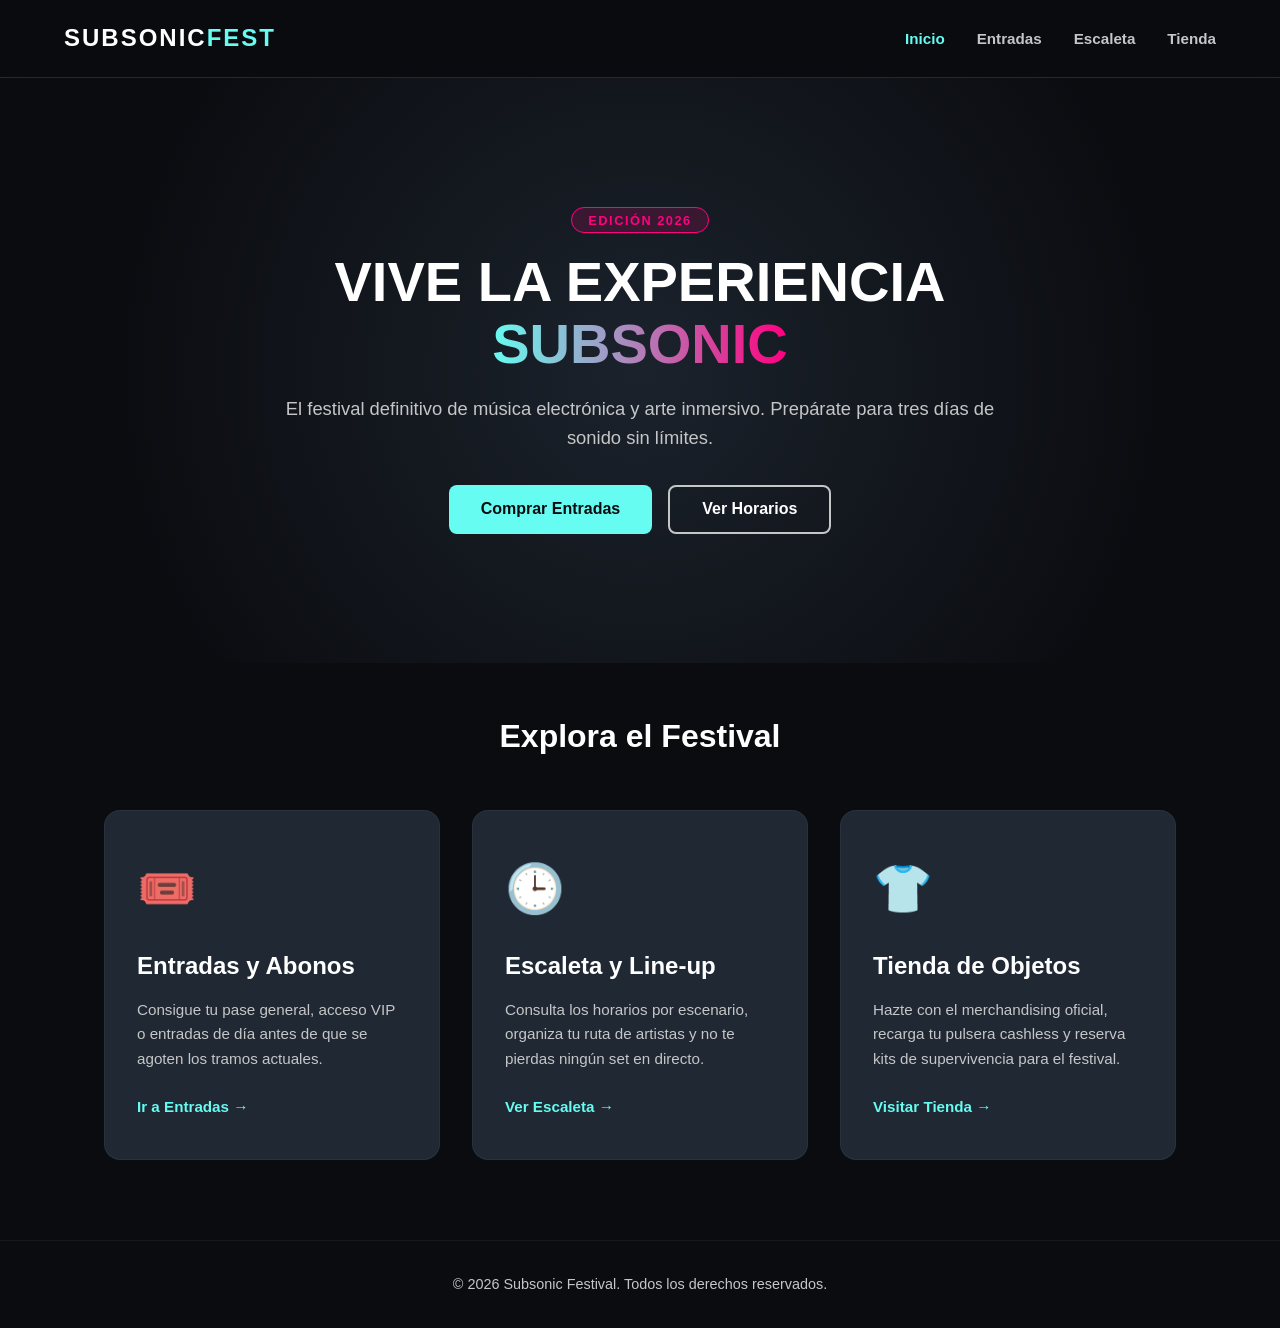
==== view/index.html @ dd621557 "vista de índice" ====
<!DOCTYPE html>
<html lang="es">
<head>
    <meta charset="UTF-8">
    <meta name="viewport" content="width=device-width, initial-scale=1.0">
    <title>Subsonic Festival | Inicio</title>
    <link rel="stylesheet" href="style.css">
</head>
<body>

    <!-- Barra de navegación -->
    <header class="navbar">
        <div class="logo">SUBSONIC<span>FEST</span></div>
        <nav>
            <ul class="nav-links">
                <li><a href="#inicio" class="active">Inicio</a></li>
                <li><a href="#" onclick="navegarA('entradas')">Entradas</a></li>
                <li><a href="#" onclick="navegarA('escaleta')">Escaleta</a></li>
                <li><a href="#" onclick="navegarA('tienda')">Tienda</a></li>
            </ul>
        </nav>
        <button class="menu-toggle" id="mobile-menu" aria-label="Abrir menú">
            ☰
        </button>
    </header>

    <!-- Sección Principal (Hero) -->
    <main id="inicio">
        <section class="hero">
            <div class="hero-content">
                <span class="badge">EDICIÓN 2026</span>
                <h1>VIVE LA EXPERIENCIA <span class="gradient-text">SUBSONIC</span></h1>
                <p>El festival definitivo de música electrónica y arte inmersivo. Prepárate para tres días de sonido sin límites.</p>
                <div class="hero-buttons">
                    <button class="btn btn-primary" onclick="navegarA('entradas')">Comprar Entradas</button>
                    <button class="btn btn-secondary" onclick="navegarA('escaleta')">Ver Horarios</button>
                </div>
            </div>
        </section>

        <!-- Accesos directos a los 3 módulos principales -->
        <section class="accesos-container">
            <h2 class="section-title">Explora el Festival</h2>
            
            <div class="cards-grid">
                <!-- Tarjeta 1: Entradas -->
                <article class="card" onclick="navegarA('entradas')">
                    <div class="card-icon">🎟️</div>
                    <h3>Entradas y Abonos</h3>
                    <p>Consigue tu pase general, acceso VIP o entradas de día antes de que se agoten los tramos actuales.</p>
                    <span class="card-link">Ir a Entradas &rarr;</span>
                </article>

                <!-- Tarjeta 2: Escaleta -->
                <article class="card" onclick="navegarA('escaleta')">
                    <div class="card-icon">🕒</div>
                    <h3>Escaleta y Line-up</h3>
                    <p>Consulta los horarios por escenario, organiza tu ruta de artistas y no te pierdas ningún set en directo.</p>
                    <span class="card-link">Ver Escaleta &rarr;</span>
                </article>

                <!-- Tarjeta 3: Tienda de objetos -->
                <article class="card" onclick="navegarA('tienda')">
                    <div class="card-icon">👕</div>
                    <h3>Tienda de Objetos</h3>
                    <p>Hazte con el merchandising oficial, recarga tu pulsera cashless y reserva kits de supervivencia para el festival.</p>
                    <span class="card-link">Visitar Tienda &rarr;</span>
                </article>
            </div>
        </section>
    </main>

    <!-- Notificación flotante (Toast) para probar la navegación -->
    <div id="toast" class="toast">Redirigiendo...</div>

    <!-- Pie de página -->
    <footer>
        <p>&copy; 2026 Subsonic Festival. Todos los derechos reservados.</p>
    </footer>

    <script src="app.js"></script>
</body>
</html>
---- view/style.css ----
/* Variables y reseteo básico */
:root {
    --bg-dark: #0b0c10;
    --bg-card: #1f2833;
    --text-light: #ffffff;
    --text-gray: #c5c6c7;
    --accent-cyan: #66fcf1;
    --accent-pink: #ff007f;
    --transition: all 0.3s ease;
}

* {
    margin: 0;
    padding: 0;
    box-sizing: border-box;
    font-family: 'Segoe UI', Roboto, Helvetica, Arial, sans-serif;
}

body {
    background-color: var(--bg-dark);
    color: var(--text-light);
    line-height: 1.6;
    overflow-x: hidden;
}

/* Barra de Navegación */
.navbar {
    display: flex;
    justify-content: space-between;
    align-items: center;
    padding: 1.2rem 5%;
    background: rgba(11, 12, 16, 0.9);
    backdrop-filter: blur(10px);
    position: sticky;
    top: 0;
    z-index: 1000;
    border-bottom: 1px solid rgba(102, 252, 241, 0.15);
}

.logo {
    font-size: 1.5rem;
    font-weight: 900;
    letter-spacing: 2px;
}

.logo span {
    color: var(--accent-cyan);
}

.nav-links {
    display: flex;
    list-style: none;
    gap: 2rem;
}

.nav-links a {
    color: var(--text-gray);
    text-decoration: none;
    font-weight: 600;
    font-size: 0.95rem;
    transition: var(--transition);
}

.nav-links a:hover, .nav-links a.active {
    color: var(--accent-cyan);
}

.menu-toggle {
    display: none;
    background: none;
    border: none;
    color: var(--text-light);
    font-size: 1.8rem;
    cursor: pointer;
}

/* Sección Hero */
.hero {
    min-height: 65vh;
    display: flex;
    align-items: center;
    justify-content: center;
    text-align: center;
    padding: 4rem 5%;
    background: radial-gradient(circle at center, rgba(31, 40, 51, 0.8) 0%, var(--bg-dark) 75%);
}

.hero-content {
    max-width: 750px;
}

.badge {
    background: rgba(255, 0, 127, 0.15);
    color: var(--accent-pink);
    border: 1px solid var(--accent-pink);
    padding: 0.3rem 1rem;
    border-radius: 50px;
    font-size: 0.8rem;
    font-weight: 700;
    letter-spacing: 1.5px;
}

.hero h1 {
    font-size: 3.5rem;
    margin: 1.2rem 0;
    line-height: 1.1;
    font-weight: 900;
}

.gradient-text {
    background: linear-gradient(90deg, var(--accent-cyan), var(--accent-pink));
    -webkit-background-clip: text;
    -webkit-text-fill-color: transparent;
}

.hero p {
    color: var(--text-gray);
    font-size: 1.15rem;
    margin-bottom: 2rem;
}

.hero-buttons {
    display: flex;
    gap: 1rem;
    justify-content: center;
    flex-wrap: wrap;
}

.btn {
    padding: 0.85rem 2rem;
    border-radius: 8px;
    font-weight: 700;
    font-size: 1rem;
    cursor: pointer;
    transition: var(--transition);
    border: none;
}

.btn-primary {
    background: var(--accent-cyan);
    color: var(--bg-dark);
}

.btn-primary:hover {
    background: #45a29e;
    transform: translateY(-2px);
    box-shadow: 0 8px 20px rgba(102, 252, 241, 0.3);
}

.btn-secondary {
    background: transparent;
    color: var(--text-light);
    border: 2px solid var(--text-gray);
}

.btn-secondary:hover {
    border-color: var(--accent-cyan);
    color: var(--accent-cyan);
    transform: translateY(-2px);
}

/* Sección de Tarjetas (Accesos principales) */
.accesos-container {
    padding: 3rem 5% 5rem;
    max-width: 1200px;
    margin: 0 auto;
}

.section-title {
    text-align: center;
    font-size: 2rem;
    margin-bottom: 3rem;
}

.cards-grid {
    display: grid;
    grid-template-columns: repeat(auto-fit, minmax(300px, 1fr));
    gap: 2rem;
}

.card {
    background: var(--bg-card);
    padding: 2.5rem 2rem;
    border-radius: 16px;
    border: 1px solid rgba(255, 255, 255, 0.05);
    transition: var(--transition);
    cursor: pointer;
    display: flex;
    flex-direction: column;
    justify-content: space-between;
}

.card:hover {
    transform: translateY(-8px);
    border-color: var(--accent-cyan);
    box-shadow: 0 12px 30px rgba(0, 0, 0, 0.5);
}

.card-icon {
    font-size: 3rem;
    margin-bottom: 1.2rem;
}

.card h3 {
    font-size: 1.5rem;
    margin-bottom: 0.8rem;
}

.card p {
    color: var(--text-gray);
    font-size: 0.95rem;
    margin-bottom: 1.5rem;
}

.card-link {
    color: var(--accent-cyan);
    font-weight: 700;
    font-size: 0.95rem;
    display: inline-block;
    transition: var(--transition);
}

.card:hover .card-link {
    transform: translateX(5px);
}

/* Notificación Toast */
.toast {
    position: fixed;
    bottom: 25px;
    right: 25px;
    background: var(--accent-cyan);
    color: var(--bg-dark);
    padding: 1rem 1.5rem;
    border-radius: 8px;
    font-weight: 700;
    box-shadow: 0 5px 15px rgba(0,0,0,0.4);
    opacity: 0;
    pointer-events: none;
    transform: translateY(20px);
    transition: var(--transition);
}

.toast.show {
    opacity: 1;
    transform: translateY(0);
}

/* Footer */
footer {
    text-align: center;
    padding: 2rem;
    border-top: 1px solid rgba(255, 255, 255, 0.05);
    color: var(--text-gray);
    font-size: 0.9rem;
}

/* Diseño Responsive para móviles */
@media (max-width: 768px) {
    .menu-toggle {
        display: block;
    }

    .nav-links {
        display: none;
        flex-direction: column;
        position: absolute;
        top: 100%;
        left: 0;
        width: 100%;
        background: var(--bg-card);
        padding: 1.5rem;
        text-align: center;
    }

    .nav-links.active {
        display: flex;
    }

    .hero h1 {
        font-size: 2.4rem;
    }
}
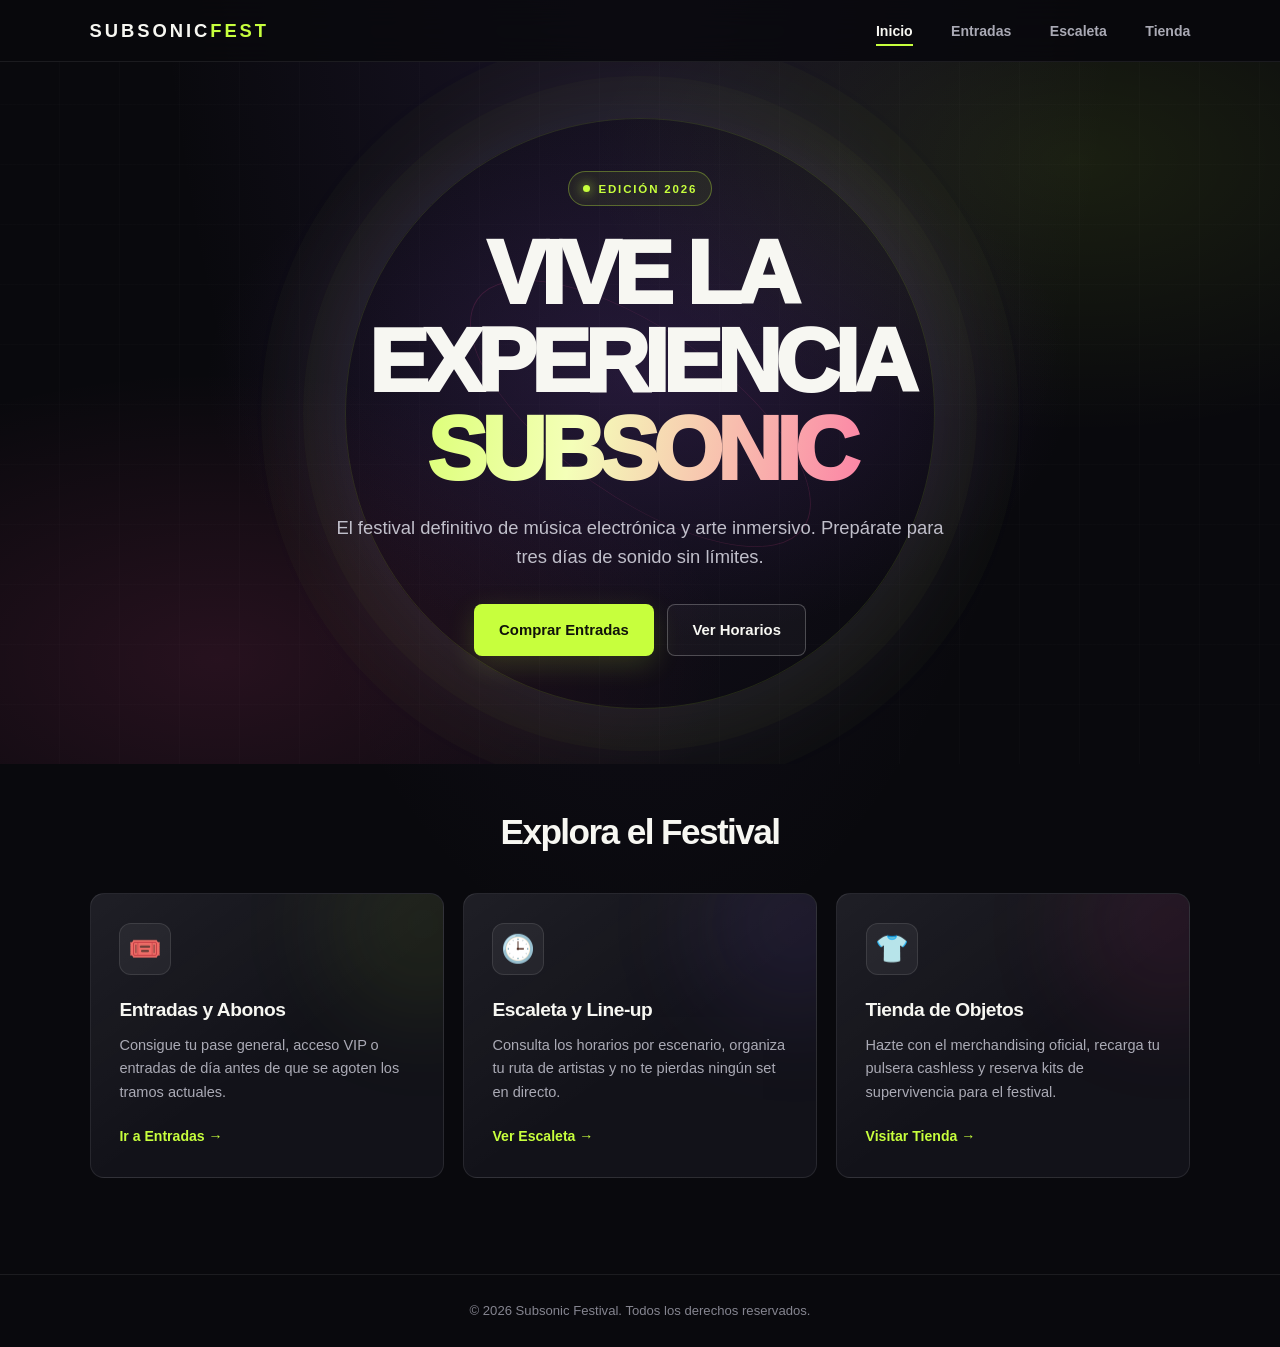
==== commit 006a3e2b: "Vistas de índice, entradas, escaleta y tienda" ====
--- a/view/index.html
+++ b/view/index.html
@@ -13,10 +13,10 @@
         <div class="logo">SUBSONIC<span>FEST</span></div>
         <nav>
             <ul class="nav-links">
-                <li><a href="#inicio" class="active">Inicio</a></li>
-                <li><a href="#" onclick="navegarA('entradas')">Entradas</a></li>
-                <li><a href="#" onclick="navegarA('escaleta')">Escaleta</a></li>
-                <li><a href="#" onclick="navegarA('tienda')">Tienda</a></li>
+                <li><a href="index.html#inicio" class="active" aria-current="page">Inicio</a></li>
+                <li><a href="entradas.html">Entradas</a></li>
+                <li><a href="escaleta.html">Escaleta</a></li>
+                <li><a href="tienda.html">Tienda</a></li>
             </ul>
         </nav>
         <button class="menu-toggle" id="mobile-menu" aria-label="Abrir menú">
--- a/view/style.css
+++ b/view/style.css
@@ -1,12 +1,14 @@
-/* Variables y reseteo básico */
 :root {
-    --bg-dark: #0b0c10;
-    --bg-card: #1f2833;
-    --text-light: #ffffff;
-    --text-gray: #c5c6c7;
-    --accent-cyan: #66fcf1;
-    --accent-pink: #ff007f;
-    --transition: all 0.3s ease;
+    color-scheme: dark;
+    --bg-dark: #09090d;
+    --bg-card: #121219;
+    --bg-card-raised: #191922;
+    --text-light: #f7f7f2;
+    --text-gray: #aaaab5;
+    --accent-cyan: #c7ff3d;
+    --accent-pink: #ff4d9d;
+    --accent-purple: #9a75ff;
+    --transition: 220ms ease;
 }
 
 * {
@@ -16,31 +18,37 @@
     font-family: 'Segoe UI', Roboto, Helvetica, Arial, sans-serif;
 }
 
+html {
+    scroll-behavior: smooth;
+}
+
 body {
-    background-color: var(--bg-dark);
+    min-height: 100vh;
+    overflow-x: hidden;
+    background:
+        radial-gradient(ellipse at 50% -25%, rgba(116, 79, 179, 0.18), transparent 55%),
+        var(--bg-dark);
     color: var(--text-light);
     line-height: 1.6;
-    overflow-x: hidden;
-}
-
-/* Barra de Navegación */
+}
+
 .navbar {
-    display: flex;
-    justify-content: space-between;
-    align-items: center;
-    padding: 1.2rem 5%;
-    background: rgba(11, 12, 16, 0.9);
-    backdrop-filter: blur(10px);
     position: sticky;
     top: 0;
     z-index: 1000;
-    border-bottom: 1px solid rgba(102, 252, 241, 0.15);
+    display: flex;
+    align-items: center;
+    justify-content: space-between;
+    padding: 1rem 7%;
+    border-bottom: 1px solid rgba(255, 255, 255, 0.08);
+    background: rgba(9, 9, 13, 0.82);
+    backdrop-filter: blur(18px);
 }
 
 .logo {
-    font-size: 1.5rem;
+    font-size: 1.15rem;
     font-weight: 900;
-    letter-spacing: 2px;
+    letter-spacing: 0.16em;
 }
 
 .logo span {
@@ -49,196 +57,872 @@
 
 .nav-links {
     display: flex;
+    gap: 2.4rem;
     list-style: none;
-    gap: 2rem;
 }
 
 .nav-links a {
+    position: relative;
     color: var(--text-gray);
+    font-size: 0.88rem;
+    font-weight: 650;
     text-decoration: none;
-    font-weight: 600;
-    font-size: 0.95rem;
-    transition: var(--transition);
-}
-
-.nav-links a:hover, .nav-links a.active {
-    color: var(--accent-cyan);
+    transition: color var(--transition);
+}
+
+.nav-links a::after {
+    position: absolute;
+    right: 0;
+    bottom: -0.45rem;
+    left: 0;
+    height: 2px;
+    background: var(--accent-cyan);
+    content: "";
+    transform: scaleX(0);
+    transform-origin: left;
+    transition: transform var(--transition);
+}
+
+.nav-links a:hover,
+.nav-links a.active {
+    color: var(--text-light);
+}
+
+.nav-links a:hover::after,
+.nav-links a.active::after {
+    transform: scaleX(1);
 }
 
 .menu-toggle {
     display: none;
+    padding: 0.25rem;
+    border: 0;
     background: none;
-    border: none;
     color: var(--text-light);
-    font-size: 1.8rem;
+    font-size: 1.7rem;
     cursor: pointer;
 }
 
-/* Sección Hero */
 .hero {
-    min-height: 65vh;
+    position: relative;
+    display: grid;
+    min-height: min(760px, 78vh);
+    place-items: center;
+    overflow: hidden;
+    padding: 6rem 7%;
+    text-align: center;
+    background:
+        radial-gradient(ellipse at 50% 45%, rgba(93, 54, 143, 0.25), transparent 48%),
+        radial-gradient(ellipse at 17% 85%, rgba(255, 77, 157, 0.12), transparent 34%),
+        radial-gradient(ellipse at 84% 14%, rgba(199, 255, 61, 0.09), transparent 32%),
+        repeating-linear-gradient(0deg, transparent 0 59px, rgba(255, 255, 255, 0.025) 60px),
+        repeating-linear-gradient(90deg, transparent 0 59px, rgba(255, 255, 255, 0.025) 60px);
+}
+
+.hero::before,
+.hero::after {
+    position: absolute;
+    width: min(46vw, 620px);
+    aspect-ratio: 1;
+    border: 1px solid rgba(199, 255, 61, 0.12);
+    border-radius: 50%;
+    content: "";
+    pointer-events: none;
+}
+
+.hero::before {
+    box-shadow:
+        0 0 0 42px rgba(199, 255, 61, 0.025),
+        0 0 0 84px rgba(199, 255, 61, 0.02),
+        0 0 100px rgba(154, 117, 255, 0.13);
+}
+
+.hero::after {
+    width: min(31vw, 430px);
+    border-color: rgba(255, 77, 157, 0.15);
+    transform: rotate(35deg) scaleY(0.42);
+}
+
+.hero-content {
+    position: relative;
+    z-index: 1;
+    max-width: 850px;
+}
+
+.badge {
+    display: inline-flex;
+    align-items: center;
+    gap: 0.55rem;
+    padding: 0.45rem 0.85rem;
+    border: 1px solid rgba(199, 255, 61, 0.32);
+    border-radius: 999px;
+    background: rgba(199, 255, 61, 0.07);
+    color: var(--accent-cyan);
+    font-size: 0.72rem;
+    font-weight: 800;
+    letter-spacing: 0.16em;
+}
+
+.badge::before {
+    width: 7px;
+    height: 7px;
+    border-radius: 50%;
+    background: var(--accent-cyan);
+    box-shadow: 0 0 12px var(--accent-cyan);
+    content: "";
+}
+
+.hero h1 {
+    margin: 1.5rem 0 1.2rem;
+    font-size: clamp(2.7rem, 7vw, 5.8rem);
+    font-weight: 950;
+    letter-spacing: -0.065em;
+    line-height: 0.98;
+}
+
+.gradient-text {
+    display: block;
+    background: linear-gradient(100deg, var(--accent-cyan) 8%, #f4ffb8 42%, var(--accent-pink) 92%);
+    background-clip: text;
+    -webkit-text-fill-color: transparent;
+}
+
+.hero p {
+    max-width: 620px;
+    margin: 0 auto 2rem;
+    color: #c0bfca;
+    font-size: clamp(1rem, 2vw, 1.15rem);
+}
+
+.hero-buttons {
+    display: flex;
+    flex-wrap: wrap;
+    justify-content: center;
+    gap: 0.85rem;
+}
+
+.btn {
+    min-height: 52px;
+    padding: 0.85rem 1.5rem;
+    border: 1px solid transparent;
+    border-radius: 8px;
+    font-size: 0.93rem;
+    font-weight: 800;
+    cursor: pointer;
+    transition:
+        transform var(--transition),
+        background-color var(--transition),
+        border-color var(--transition),
+        box-shadow var(--transition);
+}
+
+.btn:hover {
+    transform: translateY(-3px);
+}
+
+.btn-primary {
+    background: var(--accent-cyan);
+    color: #10120a;
+    box-shadow: 0 8px 28px rgba(199, 255, 61, 0.16);
+}
+
+.btn-primary:hover {
+    background: #d8ff78;
+    box-shadow: 0 12px 34px rgba(199, 255, 61, 0.27);
+}
+
+.btn-secondary {
+    border-color: rgba(255, 255, 255, 0.24);
+    background: rgba(255, 255, 255, 0.035);
+    color: var(--text-light);
+}
+
+.btn-secondary:hover {
+    border-color: rgba(255, 255, 255, 0.65);
+    background: rgba(255, 255, 255, 0.08);
+}
+
+.accesos-container {
+    max-width: 1320px;
+    margin: 0 auto;
+    padding: 2.5rem 7% 6rem;
+}
+
+.tickets-page {
+    min-height: calc(100vh - 150px);
+}
+
+.tickets-hero {
+    display: flex;
+    min-height: 370px;
+    align-items: center;
+    flex-direction: column;
+    justify-content: center;
+    padding: 3.5rem 7% 4rem;
+    background:
+        radial-gradient(ellipse at 50% 60%, rgba(93, 54, 143, 0.24), transparent 52%),
+        radial-gradient(ellipse at 15% 100%, rgba(255, 77, 157, 0.1), transparent 35%);
+    text-align: center;
+}
+
+.back-link {
+    align-self: flex-start;
+    margin: 0 auto 2.2rem;
+    color: var(--text-gray);
+    font-size: 0.9rem;
+    font-weight: 650;
+    text-decoration: none;
+    transition: color var(--transition);
+}
+
+.back-link:hover {
+    color: var(--accent-cyan);
+}
+
+.tickets-hero h1 {
+    margin: 1.2rem 0 0.8rem;
+    font-size: clamp(2.5rem, 6vw, 4.7rem);
+    font-weight: 950;
+    letter-spacing: -0.06em;
+    line-height: 1.05;
+}
+
+.tickets-hero .gradient-text {
+    display: inline;
+}
+
+.tickets-hero > p {
+    max-width: 600px;
+    color: var(--text-gray);
+}
+
+.tickets-section {
+    max-width: 1320px;
+    margin: 0 auto;
+    padding: 1rem 7% 5rem;
+}
+
+.tickets-heading {
+    display: flex;
+    align-items: end;
+    justify-content: space-between;
+    gap: 1.5rem;
+    margin-bottom: 1.6rem;
+}
+
+.eyebrow {
+    color: var(--accent-cyan);
+    font-size: 0.72rem;
+    font-weight: 800;
+    letter-spacing: 0.16em;
+}
+
+.tickets-heading h2 {
+    margin-top: 0.3rem;
+    font-size: clamp(1.6rem, 3vw, 2.1rem);
+    letter-spacing: -0.04em;
+}
+
+.tickets-heading > p {
+    max-width: 260px;
+    color: var(--text-gray);
+    font-size: 0.9rem;
+    text-align: right;
+}
+
+.ticket-grid {
+    display: grid;
+    grid-template-columns: repeat(3, minmax(0, 1fr));
+    align-items: stretch;
+    gap: 1.1rem;
+}
+
+.ticket-card {
+    position: relative;
+    display: flex;
+    min-width: 0;
+    flex-direction: column;
+    overflow: hidden;
+    padding: 1.6rem;
+    border: 1px solid rgba(255, 255, 255, 0.09);
+    border-radius: 14px;
+    background: linear-gradient(145deg, rgba(255, 255, 255, 0.045), transparent 45%), var(--bg-card);
+}
+
+.ticket-card-featured {
+    border-color: rgba(199, 255, 61, 0.38);
+    background:
+        radial-gradient(ellipse at 100% 0%, rgba(199, 255, 61, 0.1), transparent 45%),
+        var(--bg-card);
+    box-shadow: 0 14px 40px rgba(0, 0, 0, 0.2);
+}
+
+.ticket-ribbon {
+    position: absolute;
+    top: 1.2rem;
+    right: -2.1rem;
+    width: 125px;
+    padding: 0.3rem 0;
+    background: var(--accent-cyan);
+    color: #10120a;
+    font-size: 0.58rem;
+    font-weight: 900;
+    letter-spacing: 0.08em;
+    text-align: center;
+    transform: rotate(35deg);
+}
+
+.ticket-topline {
     display: flex;
     align-items: center;
-    justify-content: center;
+    gap: 0.75rem;
+    margin-bottom: 1.4rem;
+}
+
+.ticket-icon {
+    display: grid;
+    width: 42px;
+    height: 42px;
+    place-items: center;
+    border: 1px solid rgba(255, 255, 255, 0.1);
+    border-radius: 11px;
+    background: rgba(255, 255, 255, 0.055);
+    color: var(--accent-cyan);
+    font-size: 1.3rem;
+}
+
+.ticket-type {
+    color: var(--text-gray);
+    font-size: 0.68rem;
+    font-weight: 800;
+    letter-spacing: 0.12em;
+}
+
+.ticket-card h3 {
+    margin-bottom: 0.4rem;
+    font-size: 1.35rem;
+    letter-spacing: -0.035em;
+}
+
+.ticket-description {
+    min-height: 3.2rem;
+    color: var(--text-gray);
+    font-size: 0.88rem;
+}
+
+.ticket-price {
+    margin: 1.25rem 0 1rem;
+    color: var(--text-light);
+    font-size: 1.35rem;
+    font-weight: 850;
+    letter-spacing: -0.04em;
+}
+
+.ticket-price span {
+    display: block;
+    margin-top: 0.15rem;
+    color: #888894;
+    font-size: 0.72rem;
+    font-weight: 500;
+    letter-spacing: 0;
+}
+
+.ticket-benefits {
+    display: grid;
+    gap: 0.7rem;
+    margin-bottom: 1.5rem;
+    padding: 1rem 0 0;
+    border-top: 1px solid rgba(255, 255, 255, 0.08);
+    color: #c7c6d0;
+    font-size: 0.82rem;
+    list-style: none;
+}
+
+.ticket-benefits li {
+    position: relative;
+    padding-left: 1.2rem;
+}
+
+.ticket-benefits li::before {
+    position: absolute;
+    left: 0;
+    color: var(--accent-cyan);
+    content: "✓";
+    font-weight: 800;
+}
+
+.ticket-button {
+    width: 100%;
+    margin-top: auto;
+}
+
+.ticket-button:disabled {
+    border-color: rgba(255, 255, 255, 0.1);
+    background: rgba(255, 255, 255, 0.06);
+    color: #8e8e98;
+    cursor: not-allowed;
+    box-shadow: none;
+    transform: none;
+}
+
+.ticket-button.btn-primary:disabled {
+    border-color: rgba(199, 255, 61, 0.17);
+    background: rgba(199, 255, 61, 0.1);
+    color: #b9d77c;
+}
+
+.tickets-note {
+    margin-top: 1.2rem;
+    color: #858590;
+    font-size: 0.78rem;
     text-align: center;
-    padding: 4rem 5%;
-    background: radial-gradient(circle at center, rgba(31, 40, 51, 0.8) 0%, var(--bg-dark) 75%);
-}
-
-.hero-content {
-    max-width: 750px;
-}
-
-.badge {
-    background: rgba(255, 0, 127, 0.15);
-    color: var(--accent-pink);
-    border: 1px solid var(--accent-pink);
-    padding: 0.3rem 1rem;
-    border-radius: 50px;
+}
+
+.stage-grid {
+    display: grid;
+    grid-template-columns: repeat(3, minmax(0, 1fr));
+    gap: 1.1rem;
+}
+
+.stage-card,
+.shop-card {
+    min-width: 0;
+    overflow: hidden;
+    border: 1px solid rgba(255, 255, 255, 0.09);
+    border-radius: 14px;
+    background: var(--bg-card);
+}
+
+.stage-visual {
+    position: relative;
+    display: grid;
+    min-height: 155px;
+    overflow: hidden;
+    place-items: center;
+    background:
+        repeating-linear-gradient(90deg, transparent 0 27px, rgba(255, 255, 255, 0.06) 28px 29px),
+        radial-gradient(ellipse at 50% 110%, rgba(199, 255, 61, 0.3), transparent 55%),
+        #15151e;
+}
+
+.stage-visual::before,
+.stage-visual::after {
+    position: absolute;
+    width: 210px;
+    height: 210px;
+    border: 1px solid rgba(199, 255, 61, 0.24);
+    border-radius: 50%;
+    content: "";
+}
+
+.stage-visual::after {
+    width: 145px;
+    height: 145px;
+    border-color: rgba(255, 77, 157, 0.32);
+}
+
+.stage-visual span {
+    z-index: 1;
+    color: rgba(255, 255, 255, 0.88);
+    font-size: 2.5rem;
+    font-weight: 900;
+    letter-spacing: -0.08em;
+}
+
+.stage-visual-underground {
+    background:
+        repeating-linear-gradient(0deg, transparent 0 23px, rgba(255, 255, 255, 0.045) 24px 25px),
+        radial-gradient(ellipse at 50% 70%, rgba(154, 117, 255, 0.42), transparent 55%),
+        #15131d;
+}
+
+.stage-visual-underground::before {
+    border-color: rgba(154, 117, 255, 0.34);
+    transform: scaleX(0.7);
+}
+
+.stage-visual-underground::after {
+    border-color: rgba(255, 77, 157, 0.28);
+    transform: scaleY(0.65);
+}
+
+.stage-visual-chill {
+    background:
+        repeating-linear-gradient(135deg, transparent 0 24px, rgba(255, 255, 255, 0.04) 25px 26px),
+        radial-gradient(ellipse at 50% 80%, rgba(62, 187, 174, 0.3), transparent 60%),
+        #11191a;
+}
+
+.stage-visual-chill::before {
+    border-color: rgba(112, 232, 206, 0.3);
+    transform: scaleY(0.62);
+}
+
+.stage-visual-chill::after {
+    border-color: rgba(199, 255, 61, 0.2);
+    transform: scaleX(0.68);
+}
+
+.stage-content {
+    padding: 1.35rem;
+}
+
+.stage-label,
+.shop-category {
+    color: var(--accent-cyan);
+    font-size: 0.64rem;
+    font-weight: 800;
+    letter-spacing: 0.13em;
+}
+
+.stage-content h3 {
+    margin: 0.3rem 0 0.45rem;
+    font-size: 1.2rem;
+    letter-spacing: -0.035em;
+}
+
+.stage-content > p,
+.shop-card-content > p {
+    color: var(--text-gray);
+    font-size: 0.84rem;
+}
+
+.stage-status {
+    display: flex;
+    align-items: center;
+    gap: 0.5rem;
+    margin-top: 1.15rem;
+    padding-top: 0.85rem;
+    border-top: 1px solid rgba(255, 255, 255, 0.08);
+    color: #b6b5c0;
+    font-size: 0.73rem;
+}
+
+.stage-status span {
+    width: 7px;
+    height: 7px;
+    flex: 0 0 auto;
+    border-radius: 50%;
+    background: var(--accent-pink);
+    box-shadow: 0 0 10px rgba(255, 77, 157, 0.55);
+}
+
+.schedule-notice,
+.cashless-notice {
+    display: flex;
+    align-items: flex-start;
+    gap: 1rem;
+    margin-top: 1.4rem;
+    padding: 1.25rem 1.4rem;
+    border: 1px solid rgba(154, 117, 255, 0.22);
+    border-radius: 12px;
+    background: rgba(154, 117, 255, 0.06);
+}
+
+.schedule-notice-icon,
+.cashless-icon {
+    display: grid;
+    width: 40px;
+    height: 40px;
+    flex: 0 0 auto;
+    place-items: center;
+    border-radius: 10px;
+    background: rgba(154, 117, 255, 0.13);
+    color: #c2adff;
+    font-size: 1.3rem;
+}
+
+.schedule-notice h3,
+.cashless-notice h3 {
+    margin: 0.1rem 0 0.2rem;
+    font-size: 0.96rem;
+}
+
+.schedule-notice p,
+.cashless-notice p {
+    color: var(--text-gray);
+    font-size: 0.81rem;
+}
+
+.shop-grid {
+    display: grid;
+    grid-template-columns: repeat(4, minmax(0, 1fr));
+    gap: 1.1rem;
+}
+
+.shop-card {
+    transition: transform var(--transition), border-color var(--transition);
+}
+
+.shop-card:hover {
+    transform: translateY(-4px);
+    border-color: rgba(199, 255, 61, 0.32);
+}
+
+.shop-art {
+    display: grid;
+    min-height: 190px;
+    overflow: hidden;
+    place-items: center;
+    background:
+        radial-gradient(ellipse at 50% 45%, rgba(199, 255, 61, 0.2), transparent 55%),
+        #191922;
+    color: var(--text-light);
+    text-align: center;
+}
+
+.shop-art span {
+    font-size: 1.5rem;
+    font-weight: 950;
+    letter-spacing: 0.09em;
+    line-height: 1;
+    text-shadow: 0 4px 24px rgba(199, 255, 61, 0.23);
+    transform: rotate(-8deg);
+}
+
+.shop-art-shirt span {
+    display: grid;
+    width: 124px;
+    height: 142px;
+    place-items: center;
+    border: 1px solid rgba(255, 255, 255, 0.12);
+    border-radius: 36px 36px 17px 17px;
+    background: linear-gradient(145deg, #343443, #20202a);
+    color: var(--accent-cyan);
+    font-size: 1.25rem;
+}
+
+.shop-art-hoodie {
+    background:
+        radial-gradient(ellipse at 50% 45%, rgba(154, 117, 255, 0.23), transparent 55%),
+        #191922;
+}
+
+.shop-art-hoodie span {
+    padding: 2.3rem 1.8rem;
+    border: 1px solid rgba(255, 255, 255, 0.1);
+    border-radius: 20px 20px 12px 12px;
+    background: linear-gradient(145deg, #383543, #24222d);
+    font-size: 0.9rem;
+    line-height: 1.5;
+}
+
+.shop-art-hoodie small {
+    color: var(--accent-cyan);
+    font-size: 0.55rem;
+}
+
+.shop-art-poster {
+    background:
+        radial-gradient(ellipse at 50% 45%, rgba(255, 77, 157, 0.23), transparent 55%),
+        #191922;
+}
+
+.shop-art-poster span {
+    display: grid;
+    width: 112px;
+    height: 150px;
+    place-items: center;
+    border: 1px solid rgba(255, 255, 255, 0.13);
+    background:
+        repeating-linear-gradient(0deg, transparent 0 12px, rgba(255, 255, 255, 0.04) 13px),
+        linear-gradient(145deg, #391b37, #171a2a);
+    color: #ffd1e6;
+    font-size: 0.87rem;
+}
+
+.shop-art-kit {
+    background:
+        radial-gradient(ellipse at 50% 45%, rgba(62, 187, 174, 0.22), transparent 55%),
+        #191922;
+}
+
+.shop-art-kit span {
+    padding: 1.7rem 1rem;
+    border: 1px solid rgba(255, 255, 255, 0.12);
+    border-radius: 50%;
+    background: rgba(18, 25, 26, 0.8);
+    color: #a6f4df;
     font-size: 0.8rem;
-    font-weight: 700;
-    letter-spacing: 1.5px;
-}
-
-.hero h1 {
-    font-size: 3.5rem;
-    margin: 1.2rem 0;
-    line-height: 1.1;
-    font-weight: 900;
-}
-
-.gradient-text {
-    background: linear-gradient(90deg, var(--accent-cyan), var(--accent-pink));
-    -webkit-background-clip: text;
-    -webkit-text-fill-color: transparent;
-}
-
-.hero p {
-    color: var(--text-gray);
-    font-size: 1.15rem;
+}
+
+.shop-card-content {
+    padding: 1.15rem;
+}
+
+.shop-card-content h3 {
+    margin: 0.3rem 0;
+    font-size: 1rem;
+    letter-spacing: -0.025em;
+}
+
+.shop-card-content > p {
+    min-height: 3.1rem;
+    font-size: 0.79rem;
+}
+
+.shop-card-footer {
+    display: flex;
+    align-items: center;
+    justify-content: space-between;
+    gap: 0.5rem;
+    margin-top: 1rem;
+    padding-top: 0.8rem;
+    border-top: 1px solid rgba(255, 255, 255, 0.08);
+}
+
+.shop-price {
+    color: var(--text-light);
+    font-size: 0.83rem;
+    font-weight: 750;
+}
+
+.shop-unavailable {
+    color: #858590;
+    font-size: 0.64rem;
+    text-align: right;
+}
+
+.cashless-notice {
+    border-color: rgba(199, 255, 61, 0.2);
+    background: rgba(199, 255, 61, 0.045);
+}
+
+.cashless-icon {
+    background: rgba(199, 255, 61, 0.1);
+    color: var(--accent-cyan);
+}
+
+.cashless-notice .eyebrow {
+    font-size: 0.62rem;
+}
+
+.section-title {
     margin-bottom: 2rem;
-}
-
-.hero-buttons {
-    display: flex;
-    gap: 1rem;
-    justify-content: center;
-    flex-wrap: wrap;
-}
-
-.btn {
-    padding: 0.85rem 2rem;
-    border-radius: 8px;
-    font-weight: 700;
-    font-size: 1rem;
-    cursor: pointer;
-    transition: var(--transition);
-    border: none;
-}
-
-.btn-primary {
-    background: var(--accent-cyan);
-    color: var(--bg-dark);
-}
-
-.btn-primary:hover {
-    background: #45a29e;
-    transform: translateY(-2px);
-    box-shadow: 0 8px 20px rgba(102, 252, 241, 0.3);
-}
-
-.btn-secondary {
-    background: transparent;
-    color: var(--text-light);
-    border: 2px solid var(--text-gray);
-}
-
-.btn-secondary:hover {
-    border-color: var(--accent-cyan);
-    color: var(--accent-cyan);
-    transform: translateY(-2px);
-}
-
-/* Sección de Tarjetas (Accesos principales) */
-.accesos-container {
-    padding: 3rem 5% 5rem;
-    max-width: 1200px;
-    margin: 0 auto;
-}
-
-.section-title {
+    font-size: clamp(1.65rem, 3vw, 2.2rem);
+    font-weight: 850;
+    letter-spacing: -0.045em;
     text-align: center;
-    font-size: 2rem;
-    margin-bottom: 3rem;
 }
 
 .cards-grid {
     display: grid;
-    grid-template-columns: repeat(auto-fit, minmax(300px, 1fr));
-    gap: 2rem;
+    grid-template-columns: repeat(auto-fit, minmax(min(100%, 275px), 1fr));
+    gap: 1.15rem;
 }
 
 .card {
-    background: var(--bg-card);
-    padding: 2.5rem 2rem;
-    border-radius: 16px;
-    border: 1px solid rgba(255, 255, 255, 0.05);
-    transition: var(--transition);
-    cursor: pointer;
+    position: relative;
+    min-height: 285px;
+    overflow: hidden;
     display: flex;
     flex-direction: column;
-    justify-content: space-between;
+    align-items: flex-start;
+    padding: 1.8rem;
+    border: 1px solid rgba(255, 255, 255, 0.09);
+    border-radius: 14px;
+    background: linear-gradient(145deg, rgba(255, 255, 255, 0.055), transparent 55%), var(--bg-card);
+    cursor: pointer;
+    transition:
+        transform var(--transition),
+        border-color var(--transition),
+        background-color var(--transition),
+        box-shadow var(--transition);
+}
+
+.card::after {
+    position: absolute;
+    top: -55px;
+    right: -65px;
+    width: 170px;
+    height: 170px;
+    border-radius: 50%;
+    background: var(--card-glow, rgba(199, 255, 61, 0.16));
+    content: "";
+    filter: blur(60px);
+    opacity: 0.65;
+    transition: opacity var(--transition);
+}
+
+.card:nth-child(2) {
+    --card-glow: rgba(154, 117, 255, 0.2);
+}
+
+.card:nth-child(3) {
+    --card-glow: rgba(255, 77, 157, 0.18);
 }
 
 .card:hover {
-    transform: translateY(-8px);
-    border-color: var(--accent-cyan);
-    box-shadow: 0 12px 30px rgba(0, 0, 0, 0.5);
+    transform: translateY(-6px);
+    border-color: rgba(199, 255, 61, 0.42);
+    background-color: var(--bg-card-raised);
+    box-shadow: 0 18px 45px rgba(0, 0, 0, 0.28);
+}
+
+.card:hover::after {
+    opacity: 1;
+}
+
+.card-icon,
+.card h3,
+.card p,
+.card-link {
+    position: relative;
+    z-index: 1;
 }
 
 .card-icon {
-    font-size: 3rem;
-    margin-bottom: 1.2rem;
+    display: grid;
+    width: 52px;
+    height: 52px;
+    margin-bottom: 1.25rem;
+    place-items: center;
+    border: 1px solid rgba(255, 255, 255, 0.1);
+    border-radius: 12px;
+    background: rgba(255, 255, 255, 0.055);
+    font-size: 1.7rem;
 }
 
 .card h3 {
-    font-size: 1.5rem;
-    margin-bottom: 0.8rem;
+    margin-bottom: 0.55rem;
+    font-size: 1.2rem;
+    letter-spacing: -0.025em;
 }
 
 .card p {
+    margin-bottom: 1.3rem;
     color: var(--text-gray);
-    font-size: 0.95rem;
-    margin-bottom: 1.5rem;
+    font-size: 0.91rem;
 }
 
 .card-link {
-    color: var(--accent-cyan);
-    font-weight: 700;
-    font-size: 0.95rem;
-    display: inline-block;
-    transition: var(--transition);
+    margin-top: auto;
+    color: var(--accent-cyan);
+    font-size: 0.88rem;
+    font-weight: 800;
+    transition: transform var(--transition);
 }
 
 .card:hover .card-link {
     transform: translateX(5px);
 }
 
-/* Notificación Toast */
 .toast {
     position: fixed;
-    bottom: 25px;
-    right: 25px;
-    background: var(--accent-cyan);
-    color: var(--bg-dark);
-    padding: 1rem 1.5rem;
-    border-radius: 8px;
+    right: 24px;
+    bottom: 24px;
+    z-index: 1100;
+    padding: 0.9rem 1.2rem;
+    border: 1px solid rgba(199, 255, 61, 0.28);
+    border-radius: 10px;
+    background: #1a2010;
+    color: var(--accent-cyan);
     font-weight: 700;
-    box-shadow: 0 5px 15px rgba(0,0,0,0.4);
+    box-shadow: 0 12px 35px rgba(0, 0, 0, 0.4);
     opacity: 0;
     pointer-events: none;
-    transform: translateY(20px);
-    transition: var(--transition);
+    transform: translateY(12px);
+    transition: opacity var(--transition), transform var(--transition);
 }
 
 .toast.show {
@@ -246,30 +930,39 @@
     transform: translateY(0);
 }
 
-/* Footer */
 footer {
+    padding: 1.6rem 1rem;
+    border-top: 1px solid rgba(255, 255, 255, 0.08);
+    color: #858590;
+    font-size: 0.82rem;
     text-align: center;
-    padding: 2rem;
-    border-top: 1px solid rgba(255, 255, 255, 0.05);
-    color: var(--text-gray);
-    font-size: 0.9rem;
-}
-
-/* Diseño Responsive para móviles */
+}
+
+:focus-visible {
+    outline: 2px solid var(--accent-cyan);
+    outline-offset: 4px;
+}
+
 @media (max-width: 768px) {
+    .navbar {
+        padding: 0.9rem 5%;
+    }
+
     .menu-toggle {
         display: block;
     }
 
     .nav-links {
+        position: absolute;
+        top: 100%;
+        right: 0;
+        left: 0;
         display: none;
         flex-direction: column;
-        position: absolute;
-        top: 100%;
-        left: 0;
-        width: 100%;
-        background: var(--bg-card);
-        padding: 1.5rem;
+        gap: 0;
+        padding: 0.5rem 5% 1rem;
+        border-bottom: 1px solid rgba(255, 255, 255, 0.08);
+        background: rgba(12, 12, 18, 0.97);
         text-align: center;
     }
 
@@ -277,7 +970,117 @@
         display: flex;
     }
 
-    .hero h1 {
-        font-size: 2.4rem;
-    }
-}+    .nav-links a {
+        display: block;
+        padding: 0.8rem;
+    }
+
+    .nav-links a::after {
+        right: 35%;
+        bottom: 0.45rem;
+        left: 35%;
+    }
+
+    .hero {
+        min-height: 660px;
+        min-height: min(700px, 82svh);
+        padding: 5rem 6%;
+    }
+
+    .hero::before {
+        width: 82vw;
+    }
+
+    .hero::after {
+        width: 58vw;
+    }
+
+    .accesos-container {
+        padding: 2.5rem 5% 4rem;
+    }
+
+    .tickets-hero {
+        min-height: 340px;
+        padding-right: 5%;
+        padding-left: 5%;
+    }
+
+    .tickets-section {
+        padding-right: 5%;
+        padding-left: 5%;
+    }
+
+    .ticket-grid {
+        grid-template-columns: 1fr;
+    }
+
+    .stage-grid {
+        grid-template-columns: 1fr;
+    }
+
+    .shop-grid {
+        grid-template-columns: repeat(2, minmax(0, 1fr));
+    }
+
+    .ticket-description {
+        min-height: 0;
+    }
+}
+
+@media (max-width: 480px) {
+    .hero {
+        min-height: 620px;
+        min-height: 80svh;
+    }
+
+    .hero-buttons {
+        align-items: stretch;
+        flex-direction: column;
+    }
+
+    .btn {
+        width: 100%;
+    }
+
+    .card {
+        min-height: 260px;
+    }
+
+    .tickets-hero {
+        min-height: 320px;
+    }
+
+    .tickets-heading {
+        align-items: flex-start;
+        flex-direction: column;
+        gap: 0.5rem;
+    }
+
+    .tickets-heading > p {
+        text-align: left;
+    }
+
+    .shop-grid {
+        grid-template-columns: 1fr;
+    }
+
+    .shop-art {
+        min-height: 220px;
+    }
+
+    .toast {
+        right: 16px;
+        bottom: 16px;
+        left: 16px;
+        text-align: center;
+    }
+}
+
+@media (prefers-reduced-motion: reduce) {
+    *,
+    *::before,
+    *::after {
+        scroll-behavior: auto !important;
+        transition-duration: 0.01ms !important;
+    }
+}
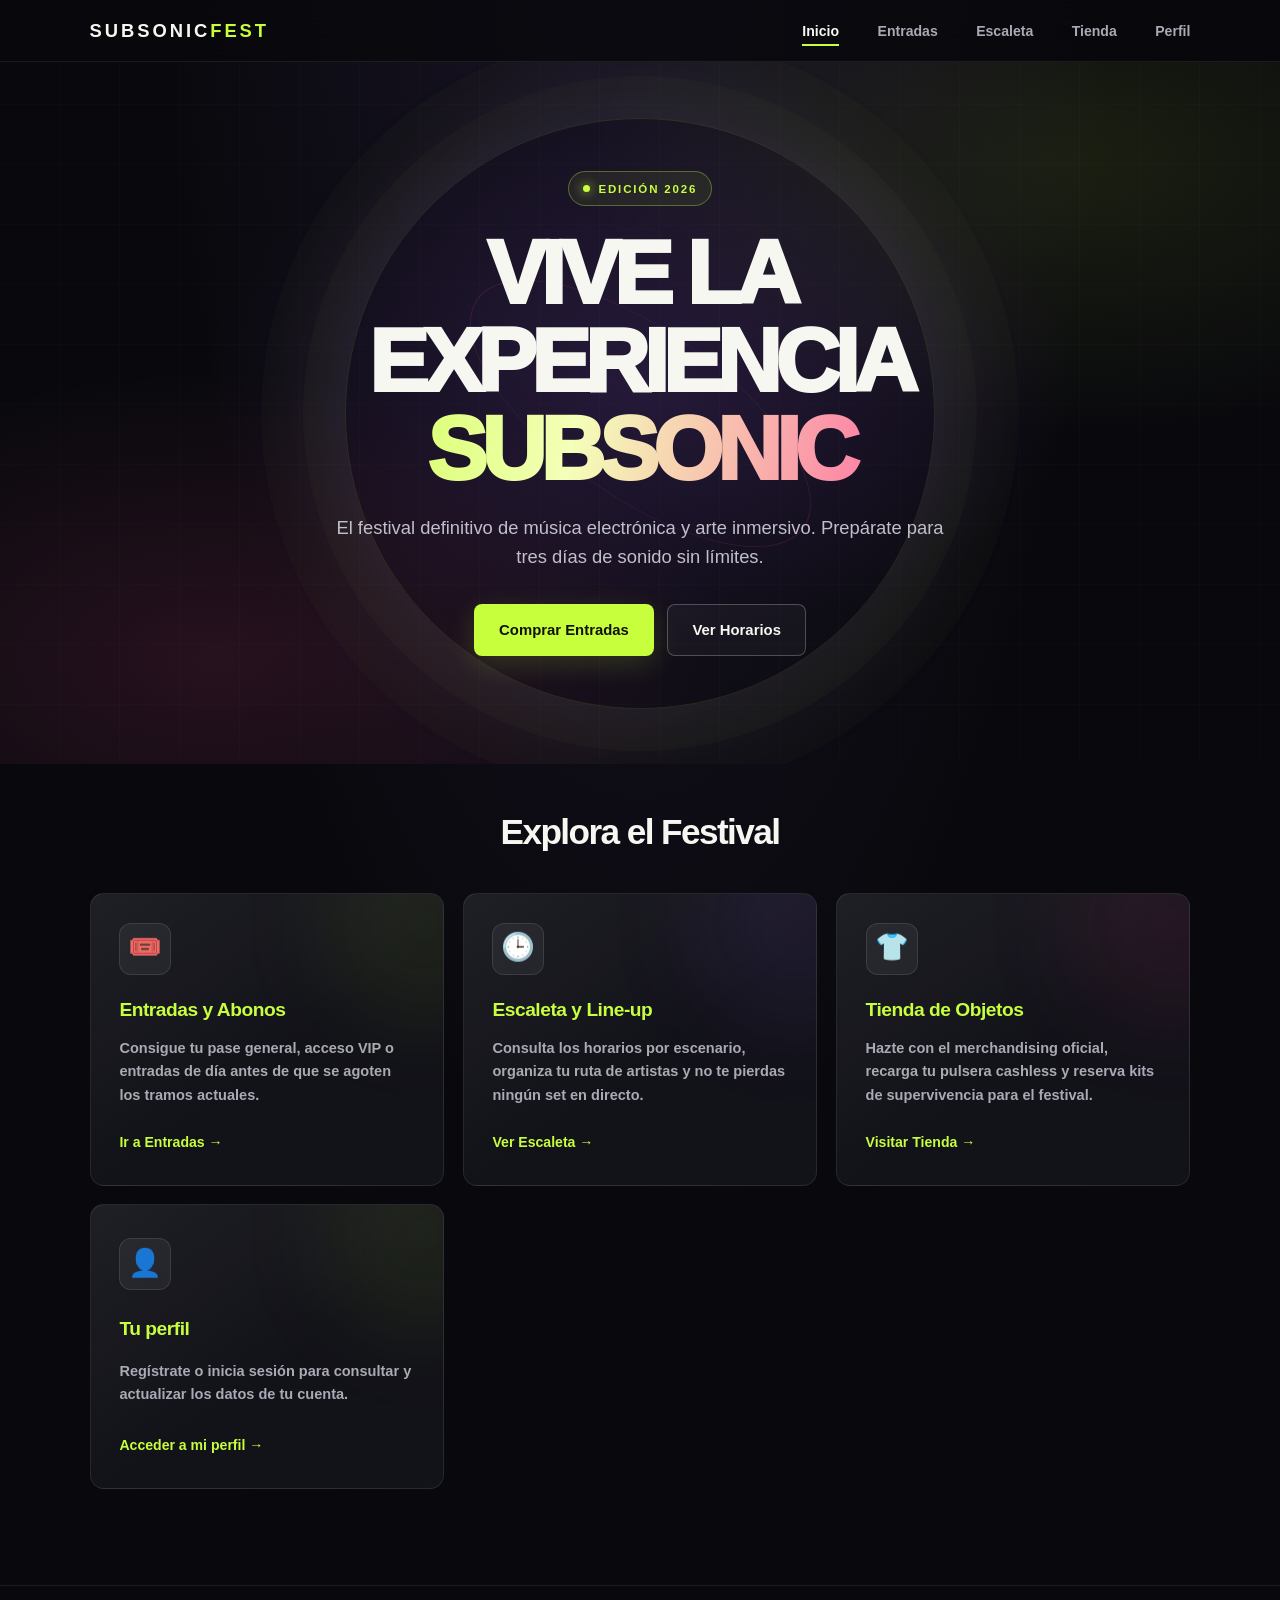
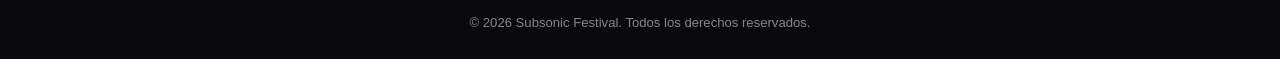
==== commit 30484974: "Perfil y login" ====
--- a/view/index.html
+++ b/view/index.html
@@ -17,9 +17,10 @@
                 <li><a href="entradas.html">Entradas</a></li>
                 <li><a href="escaleta.html">Escaleta</a></li>
                 <li><a href="tienda.html">Tienda</a></li>
+                <li><a href="perfil.html">Perfil</a></li>
             </ul>
         </nav>
-        <button class="menu-toggle" id="mobile-menu" aria-label="Abrir menú">
+        <button class="menu-toggle" id="mobile-menu" aria-label="Abrir menú" aria-expanded="false">
             ☰
         </button>
     </header>
@@ -66,6 +67,13 @@
                     <p>Hazte con el merchandising oficial, recarga tu pulsera cashless y reserva kits de supervivencia para el festival.</p>
                     <span class="card-link">Visitar Tienda &rarr;</span>
                 </article>
+
+                <article class="card" onclick="navegarA('perfil')">
+                    <div class="card-icon" aria-hidden="true">👤</div>
+                    <h3>Tu perfil</h3>
+                    <p>Regístrate o inicia sesión para consultar y actualizar los datos de tu cuenta.</p>
+                    <span class="card-link">Acceder a mi perfil &rarr;</span>
+                </article>
             </div>
         </section>
     </main>
--- a/view/style.css
+++ b/view/style.css
@@ -452,8 +452,32 @@
 }
 
 .ticket-button {
+    display: flex;
     width: 100%;
+    align-items: center;
+    justify-content: center;
     margin-top: auto;
+    color: var(--text-light);
+    text-align: center;
+    text-decoration: none;
+}
+
+.ticket-button.btn-primary {
+    color: #10120a;
+}
+
+.ticket-button-alt {
+    border-color: var(--accent-pink);
+    background: var(--accent-pink);
+    color: #210914;
+    box-shadow: 0 8px 24px rgba(255, 77, 157, 0.18);
+}
+
+.ticket-button-alt:hover {
+    border-color: #ff78b4;
+    background: #ff78b4;
+    color: #210914;
+    box-shadow: 0 12px 30px rgba(255, 77, 157, 0.28);
 }
 
 .ticket-button:disabled {
@@ -478,10 +502,296 @@
     text-align: center;
 }
 
+.checkout-section {
+    max-width: 1120px;
+    margin: 0 auto;
+    padding: 1rem 7% 5rem;
+}
+
+.checkout-heading {
+    margin-bottom: 1.5rem;
+}
+
+.checkout-heading h2,
+.checkout-summary h2 {
+    margin-top: 0.3rem;
+    font-size: clamp(1.6rem, 3vw, 2.1rem);
+    letter-spacing: -0.04em;
+}
+
+.checkout-heading > p,
+.checkout-summary > p {
+    margin-top: 0.4rem;
+    color: var(--text-gray);
+    font-size: 0.88rem;
+}
+
+.checkout-layout {
+    display: grid;
+    grid-template-columns: minmax(0, 1.6fr) minmax(240px, 0.8fr);
+    align-items: start;
+    gap: 1.2rem;
+}
+
+.checkout-form,
+.checkout-summary {
+    padding: clamp(1rem, 3vw, 1.6rem);
+    border: 1px solid rgba(255, 255, 255, 0.09);
+    border-radius: 14px;
+    background: var(--bg-card);
+}
+
+.checkout-fieldset {
+    display: grid;
+    gap: 1rem;
+    margin-bottom: 1.5rem;
+    padding: 0;
+    border: 0;
+}
+
+.checkout-fieldset legend {
+    width: 100%;
+    margin-bottom: 1rem;
+    padding-bottom: 0.55rem;
+    border-bottom: 1px solid rgba(255, 255, 255, 0.1);
+    font-size: 1.08rem;
+    font-weight: 800;
+}
+
+.checkout-field {
+    display: grid;
+    min-width: 0;
+    gap: 0.4rem;
+}
+
+.checkout-field label {
+    font-size: 0.86rem;
+    font-weight: 700;
+}
+
+.checkout-field input,
+.checkout-field select {
+    width: 100%;
+    min-height: 46px;
+    padding: 0.7rem 0.8rem;
+    border: 1px solid rgba(255, 255, 255, 0.15);
+    border-radius: 8px;
+    background: #0c0c12;
+    color: var(--text-light);
+    font-size: 0.95rem;
+}
+
+.checkout-field input::placeholder {
+    color: #858590;
+}
+
+.checkout-field small {
+    color: var(--text-gray);
+    font-size: 0.76rem;
+}
+
+.checkout-note {
+    color: var(--text-gray);
+    font-size: 0.82rem;
+}
+
+.checkout-card-row {
+    display: grid;
+    grid-template-columns: repeat(2, minmax(0, 1fr));
+    gap: 0.8rem;
+}
+
+.checkout-submit {
+    width: 100%;
+}
+
+.checkout-message {
+    min-height: 1.5rem;
+    margin-top: 0.8rem;
+    color: #ff9fbd;
+    font-size: 0.85rem;
+}
+
+.checkout-message.is-success {
+    color: var(--accent-cyan);
+}
+
+.checkout-summary {
+    position: sticky;
+    top: 100px;
+}
+
+.checkout-summary dl {
+    margin: 1.4rem 0 1rem;
+}
+
+.checkout-summary dl > div {
+    display: flex;
+    justify-content: space-between;
+    gap: 1rem;
+    padding: 0.8rem 0;
+    border-bottom: 1px solid rgba(255, 255, 255, 0.08);
+    font-size: 0.87rem;
+}
+
+.checkout-summary dt {
+    color: var(--text-gray);
+}
+
+.checkout-summary dd {
+    font-weight: 700;
+    text-align: right;
+}
+
+.checkout-summary .checkout-total dd {
+    color: var(--accent-cyan);
+}
+
+.checkout-summary .back-link {
+    display: inline-block;
+    margin: 1.2rem 0 0;
+}
+
+[hidden] {
+    display: none !important;
+}
+
+.account-section {
+    max-width: 760px;
+    margin: 0 auto;
+    padding: 1rem 7% 5rem;
+}
+
+.account-heading {
+    margin-bottom: 1.4rem;
+}
+
+.account-heading h2 {
+    margin-top: 0.3rem;
+    font-size: clamp(1.6rem, 3vw, 2.1rem);
+    letter-spacing: -0.04em;
+}
+
+.account-tabs {
+    display: grid;
+    grid-template-columns: repeat(2, minmax(0, 1fr));
+    gap: 0.5rem;
+    margin-bottom: 0.8rem;
+}
+
+.account-tab {
+    min-height: 46px;
+    border: 1px solid rgba(255, 255, 255, 0.12);
+    border-radius: 8px;
+    background: var(--bg-card);
+    color: var(--text-gray);
+    font-size: 0.9rem;
+    font-weight: 750;
+    cursor: pointer;
+    transition: color var(--transition), background-color var(--transition), border-color var(--transition);
+}
+
+.account-tab.active {
+    border-color: var(--accent-cyan);
+    background: rgba(199, 255, 61, 0.1);
+    color: var(--accent-cyan);
+}
+
+.account-panel,
+.profile-panel {
+    padding: clamp(1rem, 3vw, 1.6rem);
+    border: 1px solid rgba(255, 255, 255, 0.09);
+    border-radius: 14px;
+    background: var(--bg-card);
+}
+
+.account-form {
+    display: grid;
+    gap: 1rem;
+}
+
+.account-form-row {
+    display: grid;
+    grid-template-columns: repeat(2, minmax(0, 1fr));
+    gap: 0.9rem;
+}
+
+.account-submit {
+    width: 100%;
+    margin-top: 0.3rem;
+}
+
+.account-message {
+    min-height: 1.5rem;
+    margin-top: 0.9rem;
+    color: #ff9fbd;
+    font-size: 0.88rem;
+}
+
+.account-message.is-success {
+    color: var(--accent-cyan);
+}
+
+.account-note {
+    margin-top: 0.5rem;
+    color: #858590;
+    font-size: 0.76rem;
+}
+
+.profile-card {
+    display: flex;
+    align-items: center;
+    gap: 1rem;
+    margin-bottom: 1.5rem;
+    padding-bottom: 1.2rem;
+    border-bottom: 1px solid rgba(255, 255, 255, 0.09);
+}
+
+.profile-avatar {
+    display: grid;
+    width: 58px;
+    height: 58px;
+    flex: 0 0 auto;
+    place-items: center;
+    border: 1px solid rgba(199, 255, 61, 0.28);
+    border-radius: 50%;
+    background: rgba(199, 255, 61, 0.1);
+    color: var(--accent-cyan);
+    font-size: 1.5rem;
+}
+
+.profile-card-heading {
+    min-width: 0;
+    flex: 1;
+}
+
+.profile-card-heading h3 {
+    margin-top: 0.15rem;
+    overflow-wrap: anywhere;
+    font-size: 1.1rem;
+}
+
+.profile-card-heading p {
+    color: var(--text-gray);
+    font-size: 0.84rem;
+    overflow-wrap: anywhere;
+}
+
+.profile-logout {
+    padding: 0.65rem 0.9rem;
+    color: var(--text-light);
+    font-size: 0.8rem;
+}
+
+.profile-edit-form > h3 {
+    margin-bottom: 0.2rem;
+    font-size: 1.1rem;
+}
+
 .stage-grid {
     display: grid;
     grid-template-columns: repeat(3, minmax(0, 1fr));
-    gap: 1.1rem;
+    gap: 1.6rem;
 }
 
 .stage-card,
@@ -493,9 +803,31 @@
     background: var(--bg-card);
 }
 
+.stage-card {
+    background:
+        linear-gradient(145deg, rgba(255, 255, 255, 0.035), transparent 45%),
+        var(--bg-card-raised);
+    box-shadow:
+        0 5px 0 rgba(154, 117, 255, 0.22),
+        0 10px 0 rgba(199, 255, 61, 0.1),
+        0 14px 24px rgba(0, 0, 0, 0.25);
+    transition: transform var(--transition), border-color var(--transition), box-shadow var(--transition);
+}
+
+.stage-card:hover {
+    z-index: 1;
+    transform: scale(1.04);
+    border-color: rgba(199, 255, 61, 0.32);
+    box-shadow:
+        0 5px 0 rgba(154, 117, 255, 0.3),
+        0 10px 0 rgba(199, 255, 61, 0.15),
+        0 16px 32px rgba(0, 0, 0, 0.4);
+}
+
 .stage-visual {
     position: relative;
     display: grid;
+    aspect-ratio: 16 / 9;
     min-height: 155px;
     overflow: hidden;
     place-items: center;
@@ -505,28 +837,12 @@
         #15151e;
 }
 
-.stage-visual::before,
-.stage-visual::after {
+.stage-visual img {
     position: absolute;
-    width: 210px;
-    height: 210px;
-    border: 1px solid rgba(199, 255, 61, 0.24);
-    border-radius: 50%;
-    content: "";
-}
-
-.stage-visual::after {
-    width: 145px;
-    height: 145px;
-    border-color: rgba(255, 77, 157, 0.32);
-}
-
-.stage-visual span {
-    z-index: 1;
-    color: rgba(255, 255, 255, 0.88);
-    font-size: 2.5rem;
-    font-weight: 900;
-    letter-spacing: -0.08em;
+    inset: 0;
+    width: 100%;
+    height: 100%;
+    object-fit: cover;
 }
 
 .stage-visual-underground {
@@ -536,31 +852,11 @@
         #15131d;
 }
 
-.stage-visual-underground::before {
-    border-color: rgba(154, 117, 255, 0.34);
-    transform: scaleX(0.7);
-}
-
-.stage-visual-underground::after {
-    border-color: rgba(255, 77, 157, 0.28);
-    transform: scaleY(0.65);
-}
-
 .stage-visual-chill {
     background:
         repeating-linear-gradient(135deg, transparent 0 24px, rgba(255, 255, 255, 0.04) 25px 26px),
         radial-gradient(ellipse at 50% 80%, rgba(62, 187, 174, 0.3), transparent 60%),
         #11191a;
-}
-
-.stage-visual-chill::before {
-    border-color: rgba(112, 232, 206, 0.3);
-    transform: scaleY(0.62);
-}
-
-.stage-visual-chill::after {
-    border-color: rgba(199, 255, 61, 0.2);
-    transform: scaleX(0.68);
 }
 
 .stage-content {
@@ -651,6 +947,8 @@
 }
 
 .shop-card {
+    display: flex;
+    flex-direction: column;
     transition: transform var(--transition), border-color var(--transition);
 }
 
@@ -746,7 +1044,58 @@
     font-size: 0.8rem;
 }
 
+.shop-art-tote {
+    background:
+        radial-gradient(ellipse at 50% 45%, rgba(255, 77, 157, 0.24), transparent 55%),
+        #191922;
+}
+
+.shop-art-cap {
+    background:
+        radial-gradient(ellipse at 50% 45%, rgba(199, 255, 61, 0.22), transparent 55%),
+        #191922;
+}
+
+.shop-art-bottle {
+    background:
+        radial-gradient(ellipse at 50% 45%, rgba(62, 187, 174, 0.25), transparent 55%),
+        #191922;
+}
+
+.shop-art-glasses {
+    background:
+        radial-gradient(ellipse at 50% 45%, rgba(154, 117, 255, 0.28), transparent 55%),
+        #191922;
+}
+
+.shop-art-wristband {
+    background:
+        radial-gradient(ellipse at 50% 45%, rgba(255, 77, 157, 0.2), transparent 55%),
+        #191922;
+}
+
+.shop-art-bag {
+    background:
+        radial-gradient(ellipse at 50% 45%, rgba(199, 255, 61, 0.18), transparent 55%),
+        #191922;
+}
+
+.shop-art-earplugs {
+    background:
+        radial-gradient(ellipse at 50% 45%, rgba(154, 117, 255, 0.24), transparent 55%),
+        #191922;
+}
+
+.shop-art-fan {
+    background:
+        radial-gradient(ellipse at 50% 45%, rgba(62, 187, 174, 0.22), transparent 55%),
+        #191922;
+}
+
 .shop-card-content {
+    display: flex;
+    flex: 1;
+    flex-direction: column;
     padding: 1.15rem;
 }
 
@@ -757,14 +1106,15 @@
 }
 
 .shop-card-content > p {
+    flex: 1;
     min-height: 3.1rem;
     font-size: 0.79rem;
 }
 
 .shop-card-footer {
-    display: flex;
+    display: grid;
+    grid-template-columns: 1fr;
     align-items: center;
-    justify-content: space-between;
     gap: 0.5rem;
     margin-top: 1rem;
     padding-top: 0.8rem;
@@ -777,10 +1127,20 @@
     font-weight: 750;
 }
 
-.shop-unavailable {
-    color: #858590;
-    font-size: 0.64rem;
-    text-align: right;
+.shop-buy-button {
+    display: flex;
+    min-height: 42px;
+    align-items: center;
+    justify-content: center;
+    padding: 0.55rem 0.8rem;
+    background: var(--accent-cyan);
+    color: #10120a;
+    font-size: 0.82rem;
+    text-decoration: none;
+}
+
+.shop-buy-button:hover {
+    background: #d8ff78;
 }
 
 .cashless-notice {
@@ -867,8 +1227,33 @@
 .card h3,
 .card p,
 .card-link {
-    position: relative;
-    z-index: 1;
+    margin-top: auto;
+    color: var(--accent-cyan);
+    font-size: 0.88rem;
+    font-weight: 800;
+    position: relative; /* Añadido */
+    padding-bottom: 3px; /* Añadido */
+    transition: transform var(--transition);
+}
+
+/* Creamos la línea invisible debajo */
+.card-link::after {
+    content: '';
+    position: absolute;
+    width: 100%;
+    height: 2px;
+    bottom: 0;
+    left: 0;
+    background-color: var(--accent-cyan);
+    transform: scaleX(0);
+    transform-origin: right;
+    transition: transform 0.4s ease;
+}
+
+/* Al pasar el ratón por la tarjeta, la línea se despliega */
+.card:hover .card-link::after {
+    transform: scaleX(1);
+    transform-origin: left;
 }
 
 .card-icon {
@@ -1010,8 +1395,34 @@
         padding-left: 5%;
     }
 
+    .account-section {
+        padding-right: 5%;
+        padding-left: 5%;
+    }
+
+    .account-form-row {
+        grid-template-columns: 1fr;
+    }
+
+    .profile-card {
+        align-items: flex-start;
+        flex-wrap: wrap;
+    }
+
+    .profile-logout {
+        margin-left: auto;
+    }
+
     .ticket-grid {
         grid-template-columns: 1fr;
+    }
+
+    .checkout-layout {
+        grid-template-columns: 1fr;
+    }
+
+    .checkout-summary {
+        position: static;
     }
 
     .stage-grid {
@@ -1084,3 +1495,40 @@
         transition-duration: 0.01ms !important;
     }
 }
+
+/* Transición suave para el icono */
+.card-icon {
+    transition: transform 0.4s cubic-bezier(0.175, 0.885, 0.32, 1.275), 
+                box-shadow 0.4s ease, 
+                color 0.3s ease;
+}
+
+/* Efecto al hacer hover en la tarjeta */
+.card:hover .card-icon {
+    transform: translateY(-8px) scale(1.1);
+    color: var(--text-light);
+    box-shadow: 0 12px 25px var(--card-glow);
+    border-color: rgba(255, 255, 255, 0.3);
+}
+
+@keyframes fadeInUp {
+    0% {
+        opacity: 0;
+        transform: translateY(40px);
+    }
+    100% {
+        opacity: 1;
+        transform: translateY(0);
+    }
+}
+
+/* Aplicamos la animación a las tarjetas por defecto */
+.card {
+    opacity: 0;
+    animation: fadeInUp 0.8s cubic-bezier(0.2, 0.8, 0.2, 1) forwards;
+}
+
+/* Retrasamos la entrada de cada tarjeta para el efecto cascada */
+.card:nth-child(1) { animation-delay: 0.1s; }
+.card:nth-child(2) { animation-delay: 0.25s; }
+.card:nth-child(3) { animation-delay: 0.4s; }
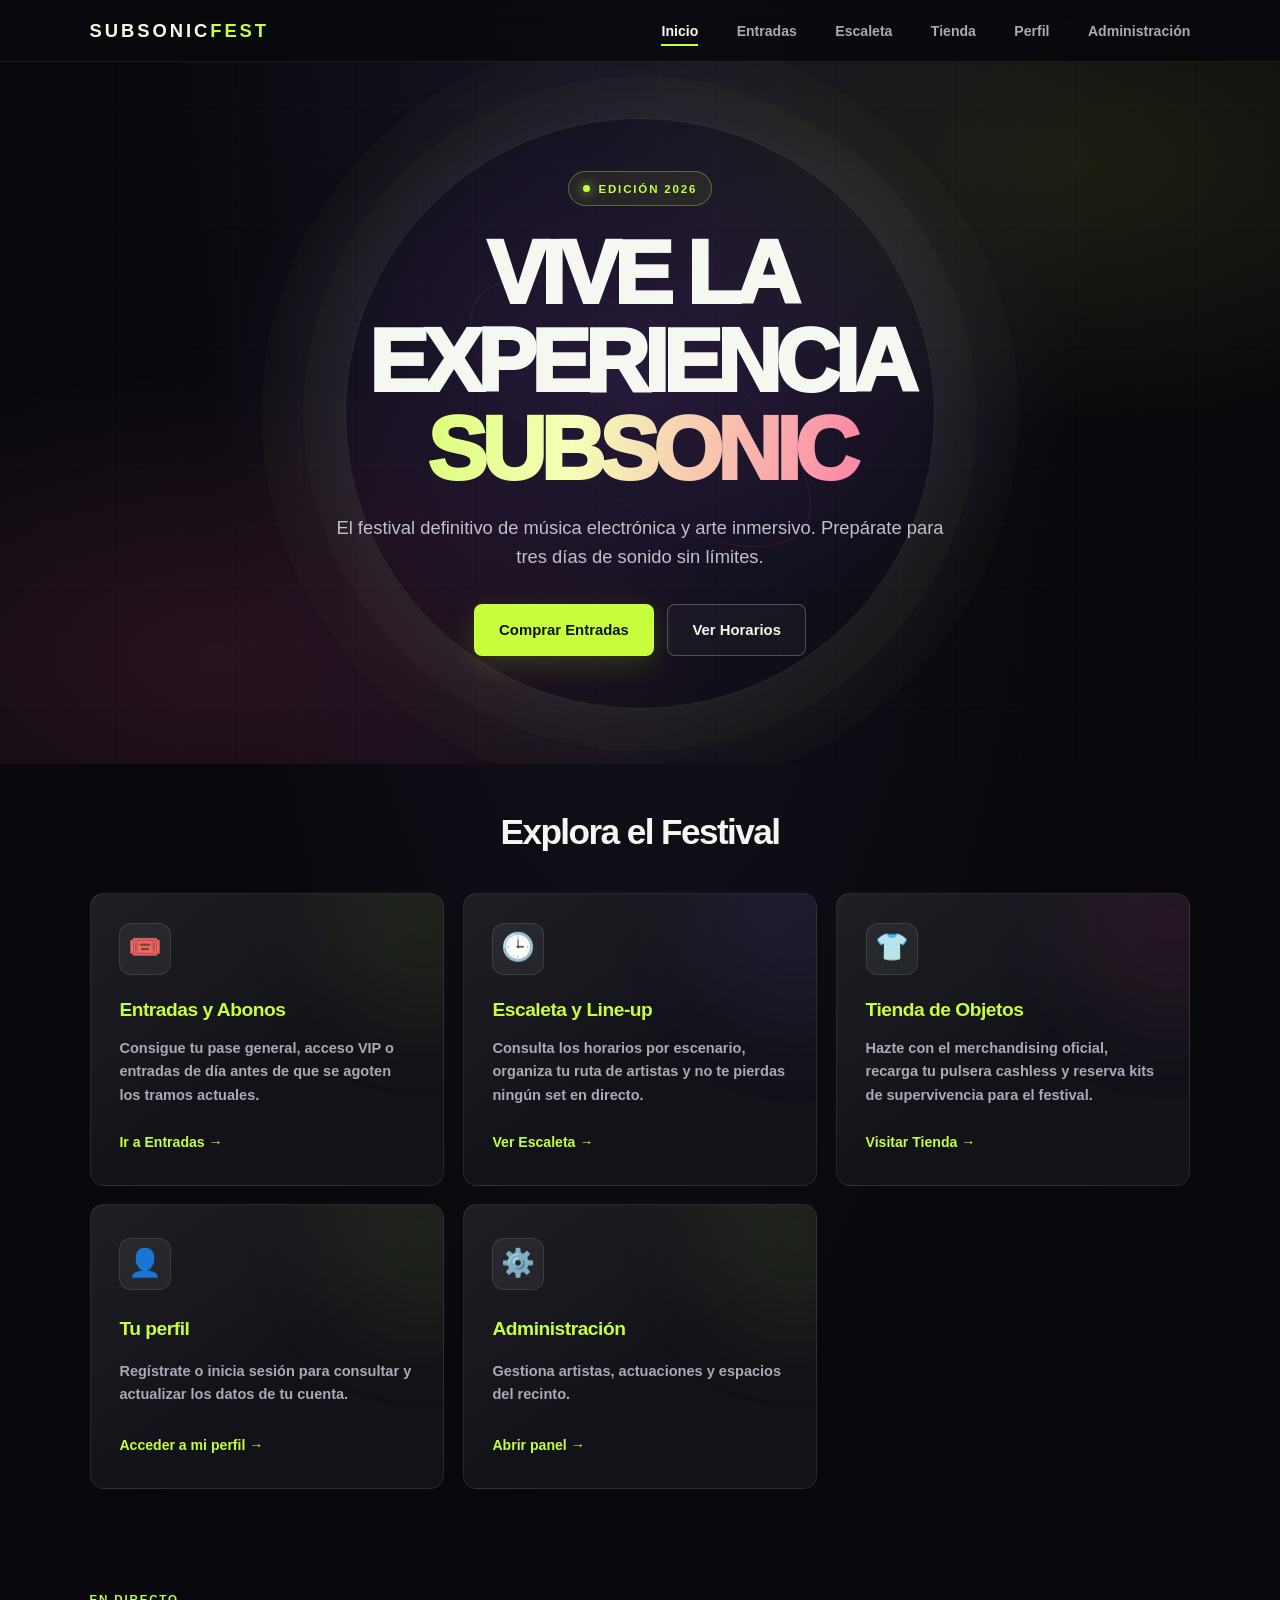
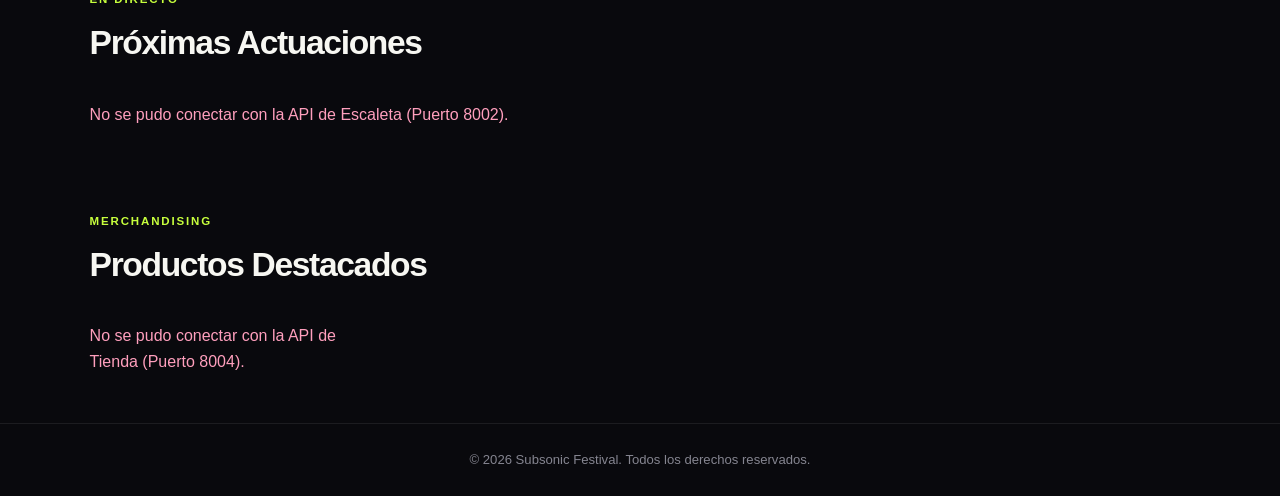
==== commit 28c1009b: "Creación de panel de admin y primeras incorporaciones del frontend con backend" ====
--- a/view/index.html
+++ b/view/index.html
@@ -18,6 +18,7 @@
                 <li><a href="escaleta.html">Escaleta</a></li>
                 <li><a href="tienda.html">Tienda</a></li>
                 <li><a href="perfil.html">Perfil</a></li>
+                <li><a href="admin.html">Administración</a></li>
             </ul>
         </nav>
         <button class="menu-toggle" id="mobile-menu" aria-label="Abrir menú" aria-expanded="false">
@@ -74,8 +75,45 @@
                     <p>Regístrate o inicia sesión para consultar y actualizar los datos de tu cuenta.</p>
                     <span class="card-link">Acceder a mi perfil &rarr;</span>
                 </article>
+
+                <article class="card" onclick="navegarA('admin')">
+                    <div class="card-icon" aria-hidden="true">⚙️</div>
+                    <h3>Administración</h3>
+                    <p>Gestiona artistas, actuaciones y espacios del recinto.</p>
+                    <span class="card-link">Abrir panel &rarr;</span>
+                </article>
             </div>
         </section>
+
+        <!-- SECCIONES DINÁMICAS (Llamadas a la API) -->
+        <section class="accesos-container" style="padding-top: 0; padding-bottom: 3rem;">
+            
+            <!-- Contenedor Próximas Actuaciones -->
+            <div class="tickets-heading" style="margin-bottom: 2rem;">
+                <div>
+                    <span class="eyebrow">EN DIRECTO</span>
+                    <h2>Próximas Actuaciones</h2>
+                </div>
+            </div>
+            <div class="cards-grid" id="api-actuaciones">
+                <!-- Se rellena desde app.js -->
+                <p style="color: var(--text-gray);">Conectando con la API de Escaleta...</p>
+            </div>
+
+            <!-- Contenedor Productos Destacados -->
+            <div class="tickets-heading" style="margin-top: 5rem; margin-bottom: 2rem;">
+                <div>
+                    <span class="eyebrow">MERCHANDISING</span>
+                    <h2>Productos Destacados</h2>
+                </div>
+            </div>
+            <div class="shop-grid" id="api-productos">
+                <!-- Se rellena desde app.js -->
+                <p style="color: var(--text-gray);">Conectando con la API de Merchandising...</p>
+            </div>
+
+        </section>
+
     </main>
 
     <!-- Notificación flotante (Toast) para probar la navegación -->
--- a/view/style.css
+++ b/view/style.css
@@ -595,6 +595,11 @@
     font-size: 0.82rem;
 }
 
+.checkout-note a {
+    color: var(--accent-cyan);
+    font-weight: 750;
+}
+
 .checkout-card-row {
     display: grid;
     grid-template-columns: repeat(2, minmax(0, 1fr));
@@ -657,7 +662,7 @@
 }
 
 .account-section {
-    max-width: 760px;
+    max-width: 1320px;
     margin: 0 auto;
     padding: 1rem 7% 5rem;
 }
@@ -705,6 +710,18 @@
     background: var(--bg-card);
 }
 
+.profile-panel {
+    display: grid;
+    gap: 1.5rem;
+    padding: 0;
+    border: 0;
+    background: transparent;
+}
+
+.profile-panel[hidden] {
+    display: none;
+}
+
 .account-form {
     display: grid;
     gap: 1rem;
@@ -738,12 +755,12 @@
     font-size: 0.76rem;
 }
 
-.profile-card {
+.profile-header {
     display: flex;
     align-items: center;
     gap: 1rem;
-    margin-bottom: 1.5rem;
-    padding-bottom: 1.2rem;
+    min-height: 92px;
+    padding: 0 0 1rem;
     border-bottom: 1px solid rgba(255, 255, 255, 0.09);
 }
 
@@ -783,9 +800,167 @@
     font-size: 0.8rem;
 }
 
-.profile-edit-form > h3 {
-    margin-bottom: 0.2rem;
-    font-size: 1.1rem;
+.account-dashboard {
+    display: grid;
+    grid-template-columns: repeat(12, minmax(0, 1fr));
+    align-items: start;
+    gap: 1rem;
+}
+
+.dashboard-title h3 {
+    margin-top: 0.25rem;
+    font-size: 1.35rem;
+}
+
+.dashboard-section {
+    min-width: 0;
+    padding: 1.2rem;
+    border: 1px solid rgba(255, 255, 255, 0.09);
+    border-radius: 12px;
+    background: rgba(255, 255, 255, 0.025);
+}
+
+.dashboard-section h4 {
+    margin-bottom: 0.65rem;
+    font-size: 1.02rem;
+}
+
+.dashboard-title {
+    grid-column: 1 / -1;
+}
+
+.profile-edit-section {
+    grid-column: span 5;
+}
+
+.tickets-dashboard-section {
+    grid-column: span 7;
+}
+
+.schedule-dashboard-section {
+    grid-column: span 8;
+}
+
+.wallet-section {
+    grid-column: span 4;
+}
+
+.dashboard-hint,
+.dashboard-status {
+    color: var(--text-gray);
+    font-size: 0.82rem;
+}
+
+.dashboard-status.is-success {
+    color: var(--accent-cyan);
+}
+
+.account-ticket-list,
+.account-day-card ul {
+    display: grid;
+    gap: 0.6rem;
+    margin-top: 0.8rem;
+    list-style: none;
+}
+
+.account-ticket-list li {
+    display: grid;
+    gap: 0.15rem;
+    padding: 0.8rem;
+    border: 1px solid rgba(255, 255, 255, 0.08);
+    border-radius: 8px;
+    background: rgba(255, 255, 255, 0.025);
+}
+
+.account-ticket-list strong {
+    color: var(--accent-cyan);
+    font-size: 0.88rem;
+}
+
+.account-ticket-list span {
+    font-size: 0.86rem;
+    font-weight: 700;
+}
+
+.account-ticket-list small {
+    color: var(--text-gray);
+    font-size: 0.76rem;
+}
+
+.account-schedule {
+    display: grid;
+    grid-template-columns: repeat(3, minmax(0, 1fr));
+    gap: 0.75rem;
+    margin-top: 0.8rem;
+}
+
+.account-day-card {
+    min-width: 0;
+    padding: 0.85rem;
+    border: 1px solid rgba(154, 117, 255, 0.2);
+    border-radius: 9px;
+    background: rgba(154, 117, 255, 0.045);
+}
+
+.account-day-card h5 {
+    color: var(--accent-cyan);
+    font-size: 0.9rem;
+}
+
+.account-day-card ul {
+    gap: 0.55rem;
+}
+
+.account-day-card li {
+    display: grid;
+    gap: 0.05rem;
+}
+
+.account-day-card li strong {
+    color: #c2adff;
+    font-size: 0.7rem;
+}
+
+.account-day-card li span {
+    font-size: 0.78rem;
+    font-weight: 700;
+    overflow-wrap: anywhere;
+}
+
+.account-day-card li small {
+    color: var(--text-gray);
+    font-size: 0.68rem;
+}
+
+.wallet-heading {
+    display: flex;
+    align-items: center;
+    justify-content: space-between;
+    gap: 1rem;
+    margin-bottom: 0.5rem;
+}
+
+.wallet-heading h4 {
+    margin: 0.2rem 0 0;
+}
+
+.wallet-balance {
+    color: var(--accent-cyan);
+    font-size: clamp(1.4rem, 4vw, 2rem);
+    font-weight: 900;
+    white-space: nowrap;
+}
+
+.wallet-form {
+    display: grid;
+    grid-template-columns: minmax(0, 1fr) auto;
+    align-items: end;
+    gap: 0.8rem;
+    margin-top: 1rem;
+}
+
+.wallet-form .btn {
+    min-height: 46px;
 }
 
 .stage-grid {
@@ -1404,13 +1579,28 @@
         grid-template-columns: 1fr;
     }
 
-    .profile-card {
+    .profile-header {
         align-items: flex-start;
         flex-wrap: wrap;
     }
 
     .profile-logout {
         margin-left: auto;
+    }
+
+    .profile-edit-section,
+    .tickets-dashboard-section,
+    .schedule-dashboard-section,
+    .wallet-section {
+        grid-column: 1 / -1;
+    }
+
+    .account-schedule {
+        grid-template-columns: repeat(3, minmax(0, 1fr));
+    }
+
+    .wallet-form {
+        grid-template-columns: 1fr;
     }
 
     .ticket-grid {
@@ -1472,6 +1662,10 @@
     }
 
     .shop-grid {
+        grid-template-columns: 1fr;
+    }
+
+    .account-schedule {
         grid-template-columns: 1fr;
     }
 
@@ -1496,6 +1690,195 @@
     }
 }
 
+.admin-section {
+    max-width: 1440px;
+    margin: 0 auto;
+    padding: 1rem 5% 5rem;
+}
+
+.admin-grid {
+    display: grid;
+    grid-template-columns: repeat(2, minmax(0, 1fr));
+    align-items: start;
+    gap: 1.2rem;
+}
+
+.admin-panel {
+    min-width: 0;
+    padding: clamp(1rem, 2.5vw, 1.6rem);
+    border: 1px solid rgba(255, 255, 255, 0.09);
+    border-radius: 14px;
+    background: var(--bg-card);
+}
+
+.admin-panel .account-heading {
+    margin-bottom: 1.2rem;
+}
+
+.admin-form-row {
+    display: grid;
+    grid-template-columns: repeat(2, minmax(0, 1fr));
+    gap: 0.8rem;
+}
+
+.admin-panel .checkout-field textarea {
+    width: 100%;
+    min-height: 92px;
+    padding: 0.7rem 0.8rem;
+    border: 1px solid rgba(255, 255, 255, 0.15);
+    border-radius: 8px;
+    background: #0c0c12;
+    color: var(--text-light);
+    font: inherit;
+    resize: vertical;
+}
+
+.admin-form-actions,
+.admin-item-actions {
+    display: flex;
+    flex-wrap: wrap;
+    gap: 0.55rem;
+}
+
+.admin-form-actions {
+    margin-top: 1rem;
+}
+
+.admin-form-actions .btn {
+    min-height: 44px;
+}
+
+.admin-message {
+    min-height: 1.5rem;
+    margin-top: 0.65rem;
+    color: #ff9fbd;
+    font-size: 0.85rem;
+}
+
+.admin-message.is-success {
+    color: var(--accent-cyan);
+}
+
+.admin-list-heading {
+    display: flex;
+    align-items: center;
+    justify-content: space-between;
+    gap: 0.75rem;
+    margin: 1.4rem 0 0.75rem;
+    padding-top: 1rem;
+    border-top: 1px solid rgba(255, 255, 255, 0.08);
+}
+
+.admin-list-heading h3 {
+    font-size: 1rem;
+}
+
+.admin-refresh {
+    min-height: 36px;
+    padding: 0.4rem 0.7rem;
+    font-size: 0.75rem;
+}
+
+.admin-list {
+    display: grid;
+    gap: 0.65rem;
+}
+
+.admin-item {
+    min-width: 0;
+    padding: 0.9rem;
+    border: 1px solid rgba(255, 255, 255, 0.08);
+    border-radius: 10px;
+    background: rgba(255, 255, 255, 0.025);
+}
+
+.admin-item-heading {
+    display: flex;
+    align-items: flex-start;
+    justify-content: space-between;
+    gap: 0.8rem;
+}
+
+.admin-item-heading h4 {
+    overflow-wrap: anywhere;
+    font-size: 0.95rem;
+}
+
+.admin-item-meta,
+.admin-description {
+    display: block;
+    margin-top: 0.2rem;
+    color: var(--text-gray);
+    font-size: 0.78rem;
+}
+
+.admin-description {
+    margin-top: 0.65rem;
+}
+
+.admin-state {
+    flex: 0 0 auto;
+    padding: 0.2rem 0.5rem;
+    border: 1px solid rgba(199, 255, 61, 0.25);
+    border-radius: 999px;
+    color: var(--accent-cyan);
+    font-size: 0.68rem;
+    font-weight: 750;
+}
+
+.admin-schedule {
+    display: flex;
+    align-items: center;
+    justify-content: space-between;
+    gap: 0.7rem;
+    margin-top: 0.75rem;
+    padding-top: 0.65rem;
+    border-top: 1px solid rgba(255, 255, 255, 0.07);
+}
+
+.admin-schedule p {
+    color: #c7c6d0;
+    font-size: 0.79rem;
+}
+
+.admin-action {
+    flex: 0 0 auto;
+    padding: 0.35rem 0.55rem;
+    border: 1px solid rgba(199, 255, 61, 0.28);
+    border-radius: 6px;
+    background: transparent;
+    color: var(--accent-cyan);
+    font-size: 0.73rem;
+    font-weight: 750;
+    cursor: pointer;
+}
+
+.admin-action.is-danger {
+    border-color: rgba(255, 77, 157, 0.35);
+    color: #ff8ab9;
+}
+
+.admin-error {
+    color: #ff9fbd;
+    font-size: 0.88rem;
+}
+
+@media (max-width: 900px) {
+    .admin-grid {
+        grid-template-columns: 1fr;
+    }
+}
+
+@media (max-width: 480px) {
+    .admin-form-row {
+        grid-template-columns: 1fr;
+    }
+
+    .admin-form-actions .btn {
+        width: 100%;
+    }
+}
+
 /* Transición suave para el icono */
 .card-icon {
     transition: transform 0.4s cubic-bezier(0.175, 0.885, 0.32, 1.275), 
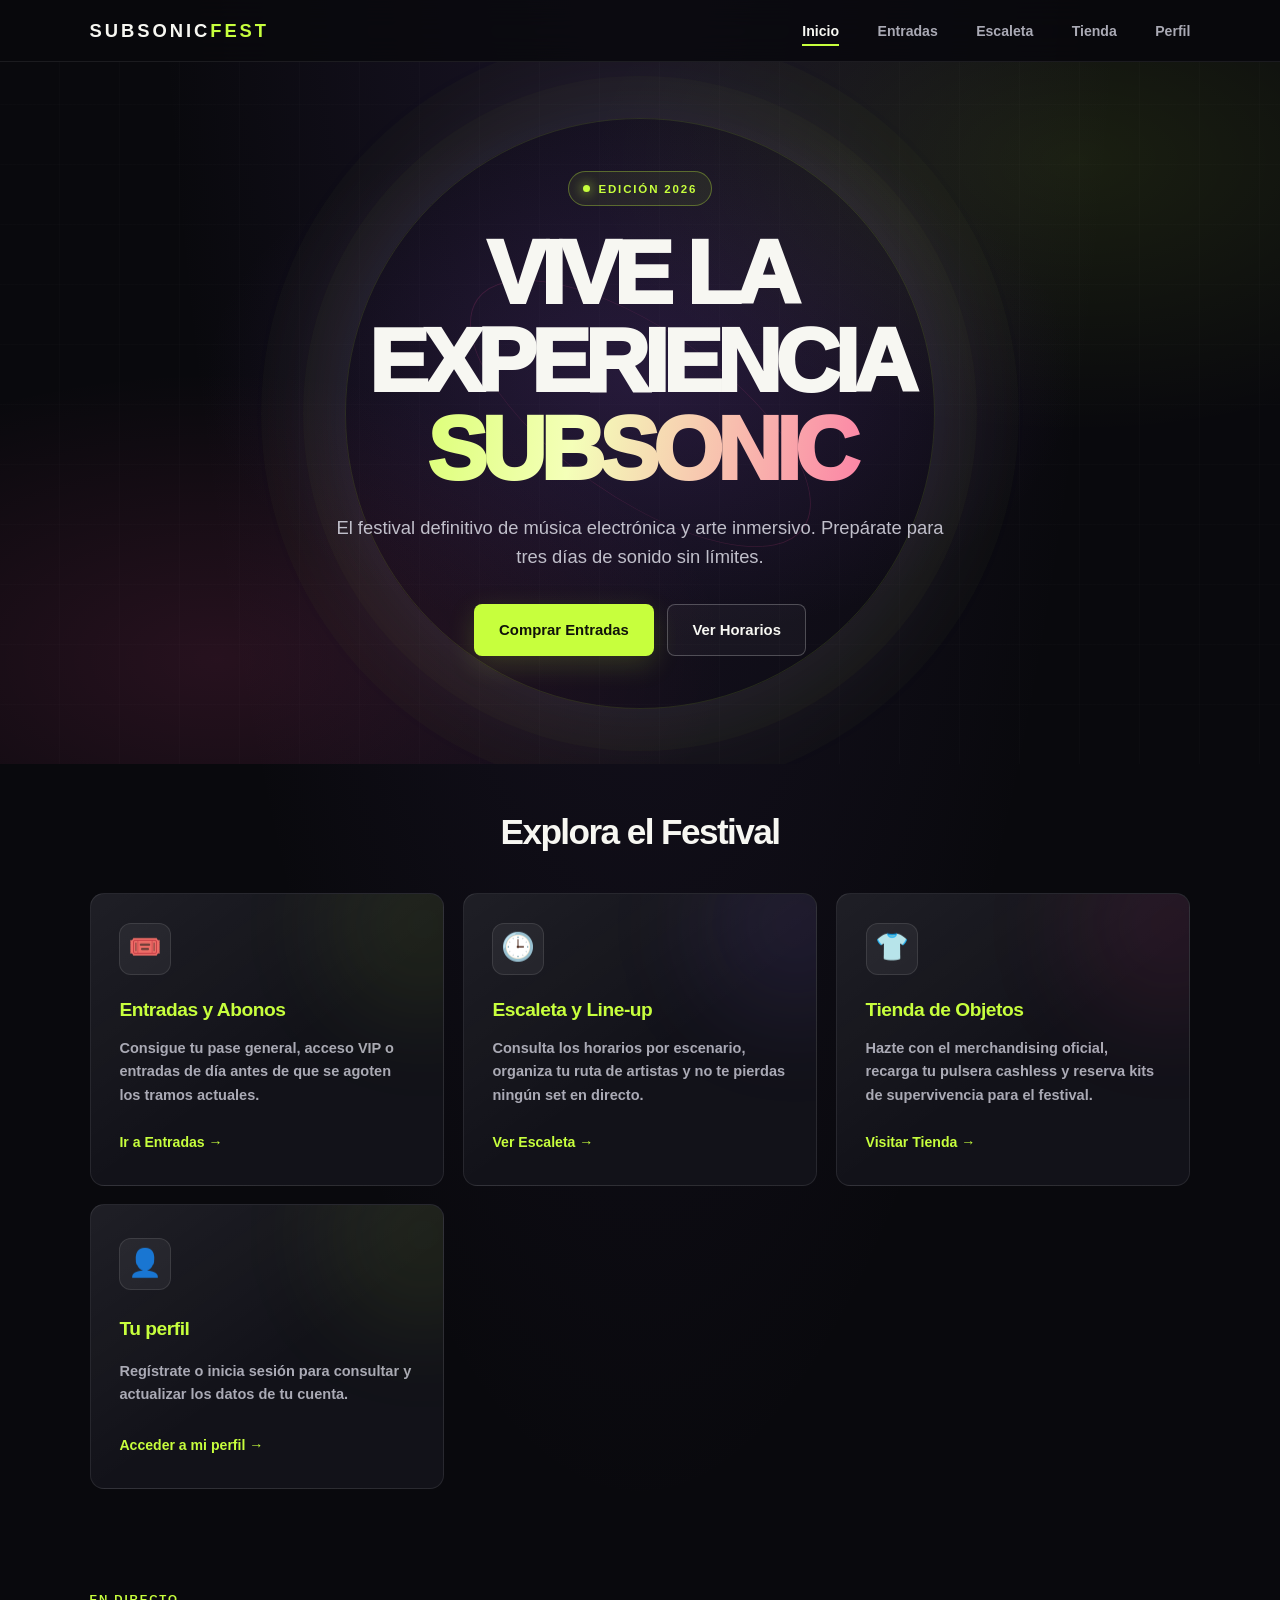
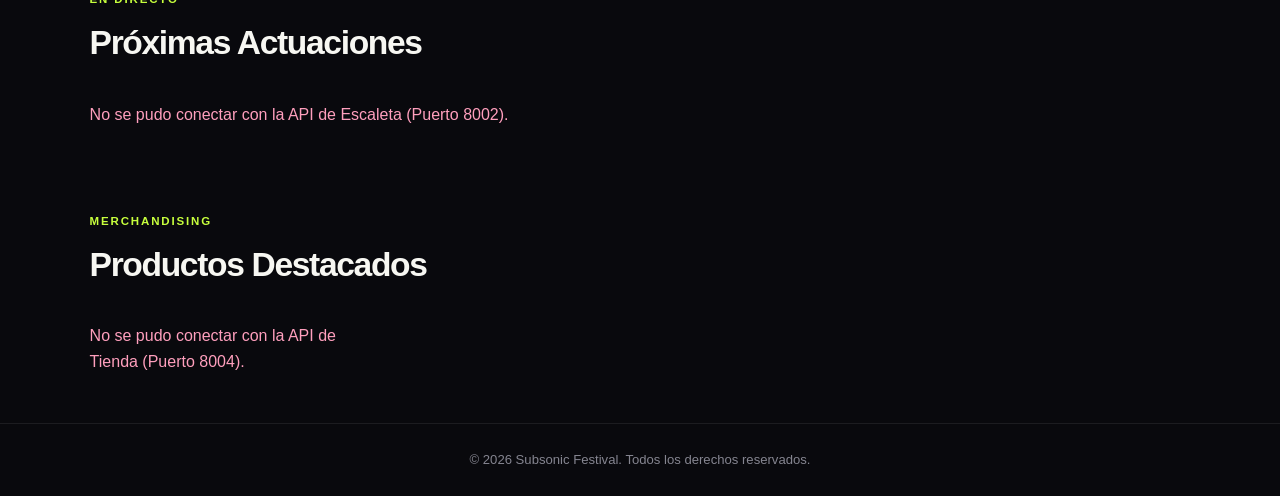
==== commit c521c9be: "Panel de admin" ====
--- a/view/index.html
+++ b/view/index.html
@@ -18,7 +18,6 @@
                 <li><a href="escaleta.html">Escaleta</a></li>
                 <li><a href="tienda.html">Tienda</a></li>
                 <li><a href="perfil.html">Perfil</a></li>
-                <li><a href="admin.html">Administración</a></li>
             </ul>
         </nav>
         <button class="menu-toggle" id="mobile-menu" aria-label="Abrir menú" aria-expanded="false">
@@ -76,12 +75,6 @@
                     <span class="card-link">Acceder a mi perfil &rarr;</span>
                 </article>
 
-                <article class="card" onclick="navegarA('admin')">
-                    <div class="card-icon" aria-hidden="true">⚙️</div>
-                    <h3>Administración</h3>
-                    <p>Gestiona artistas, actuaciones y espacios del recinto.</p>
-                    <span class="card-link">Abrir panel &rarr;</span>
-                </article>
             </div>
         </section>
 
